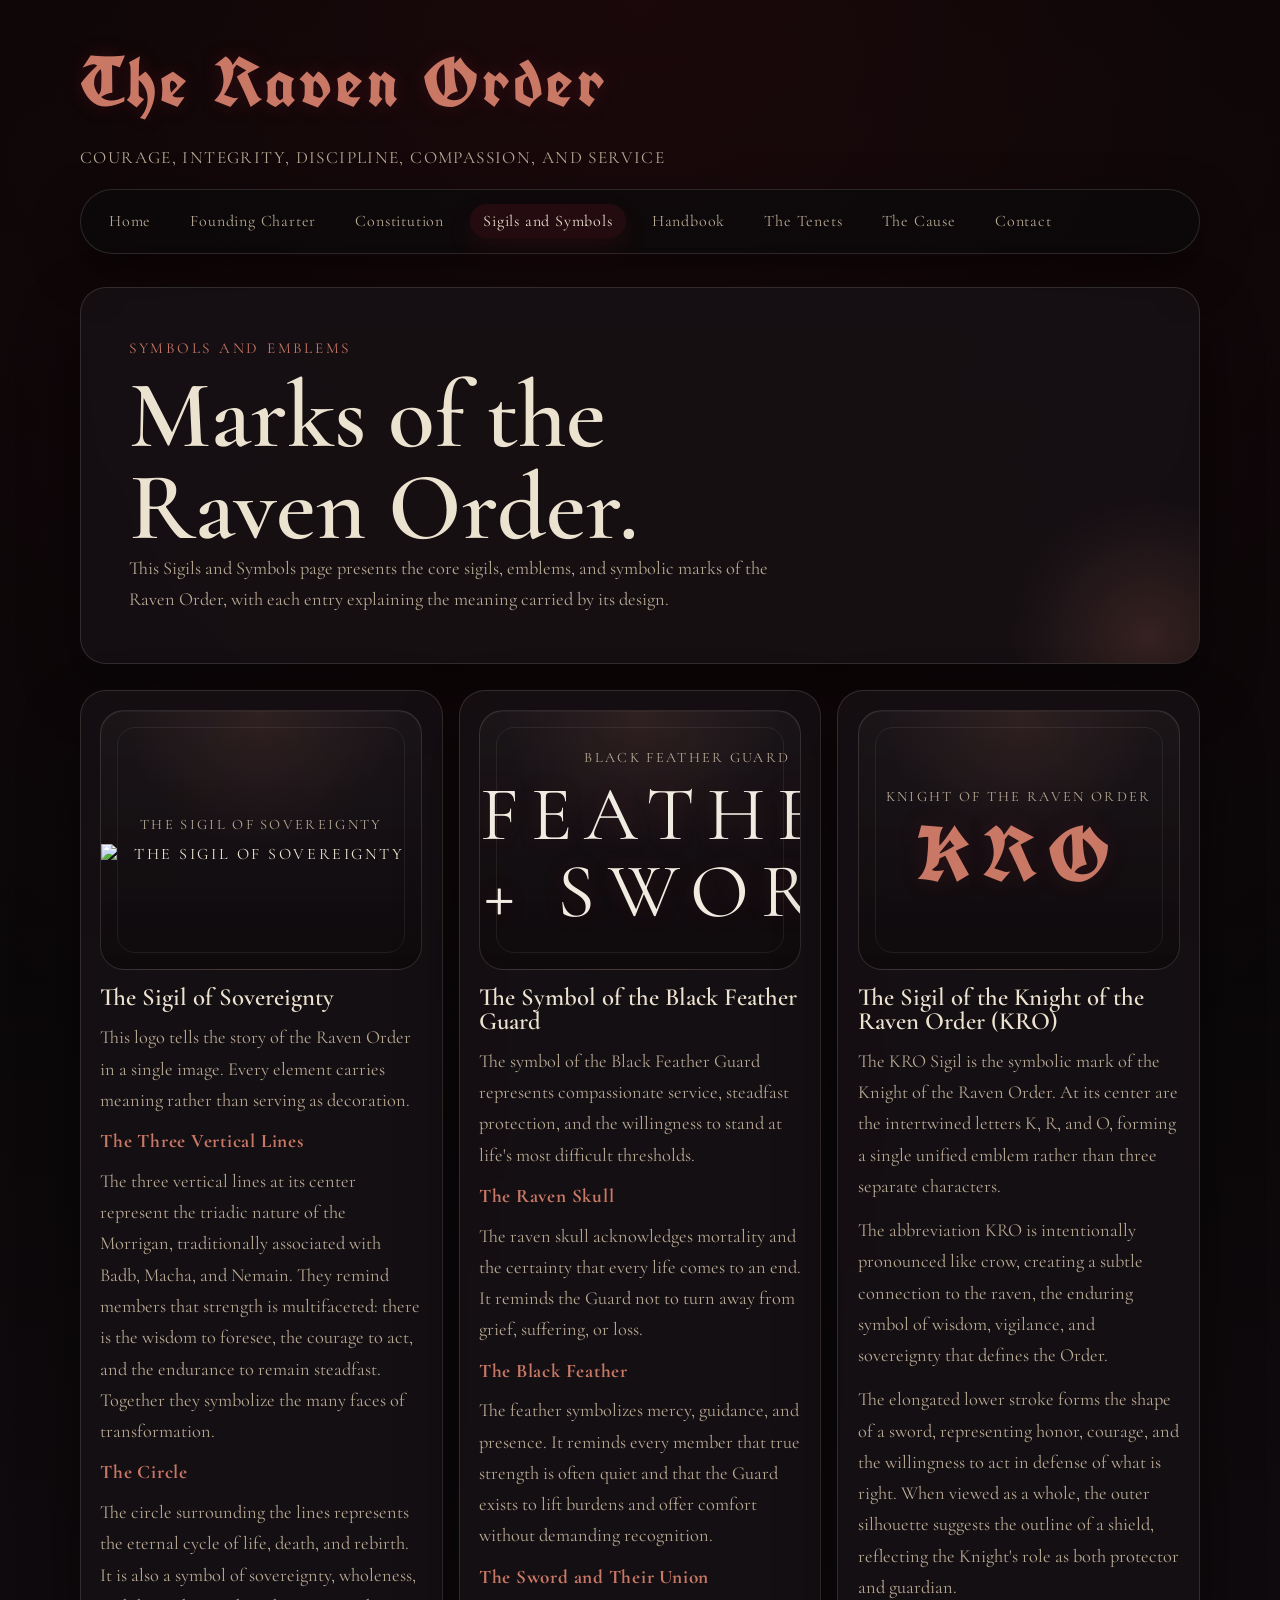
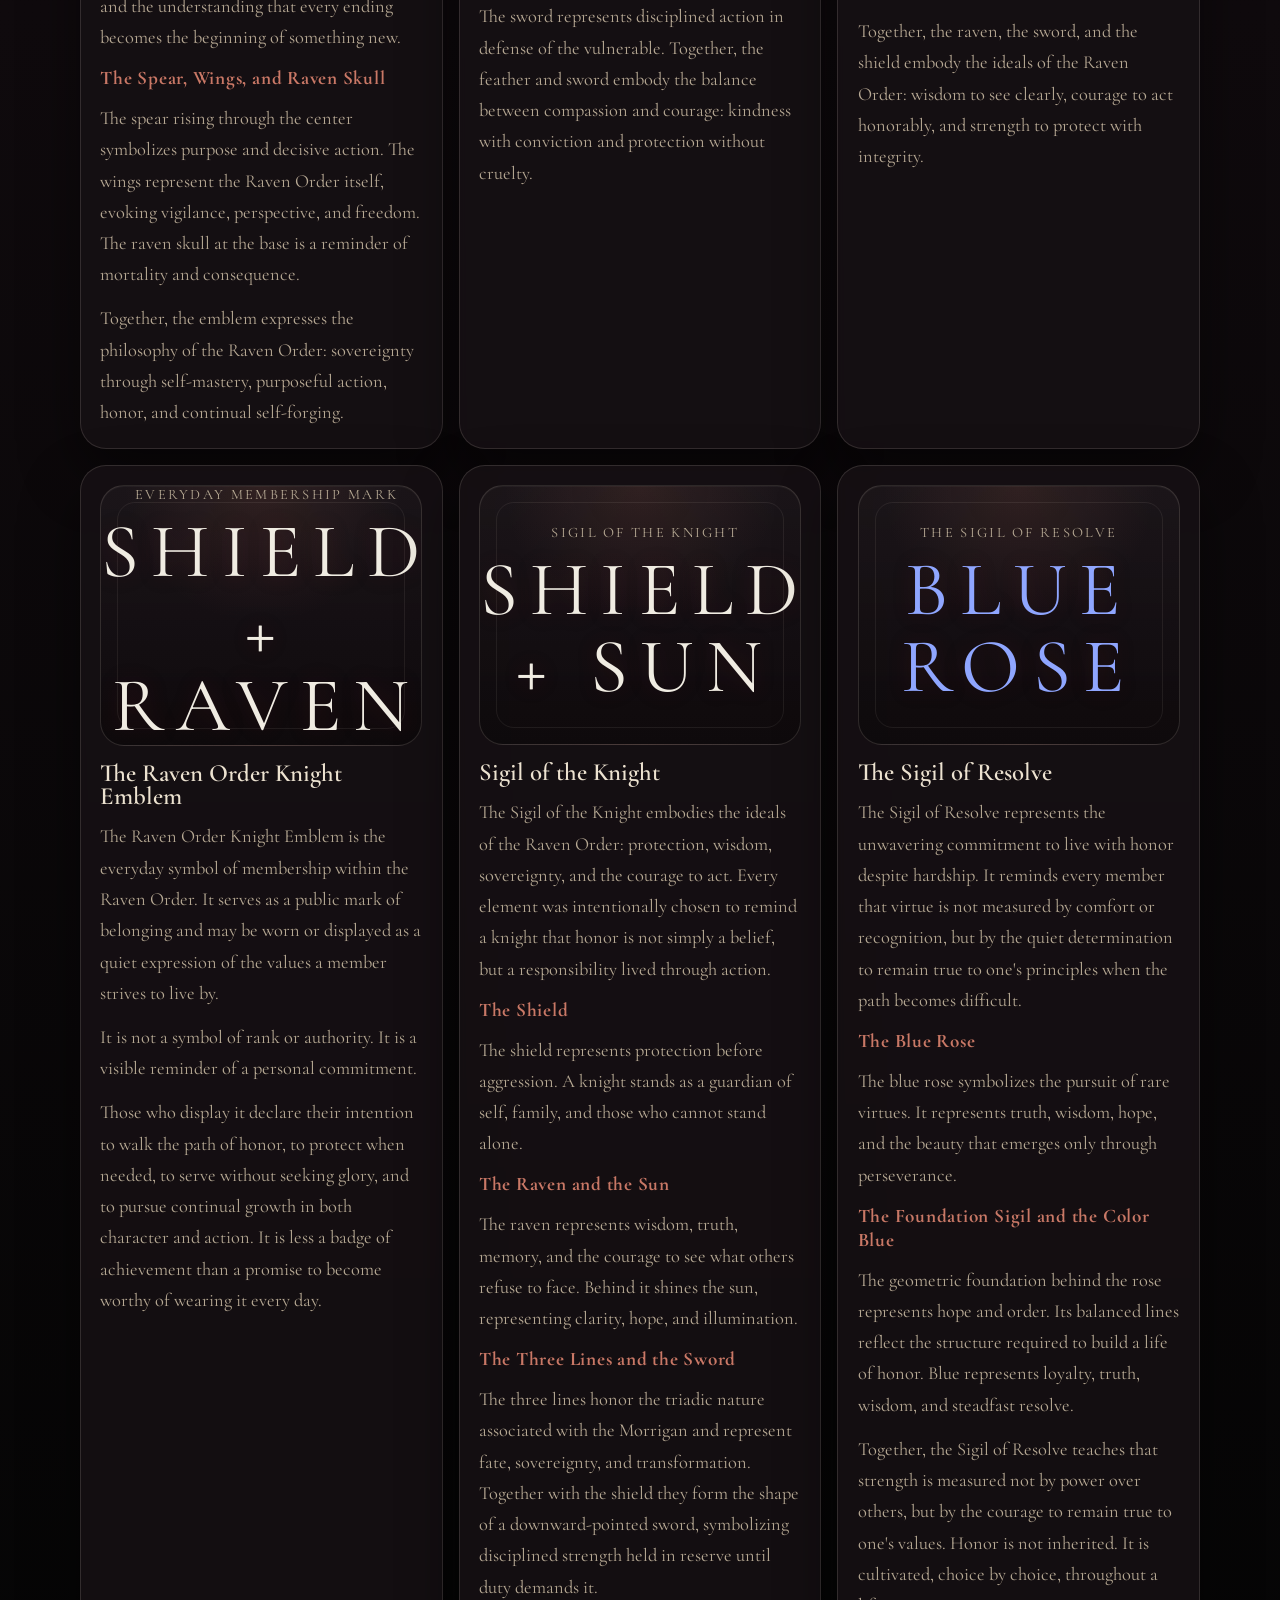
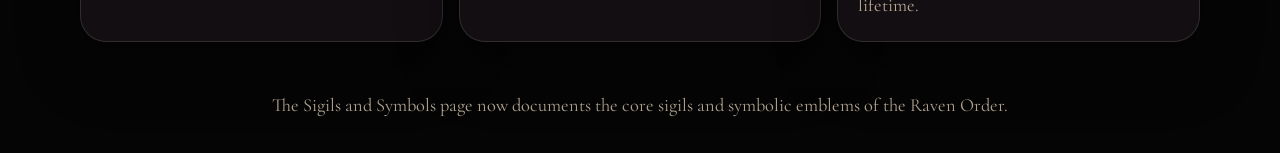
==== gallery.html @ b1ab1385 "Update sovereignty sigil image and sync deployed dynamic revision" ====
<!DOCTYPE html>
<html lang="en">
<head>
    <meta charset="UTF-8">
    <meta name="viewport" content="width=device-width, initial-scale=1.0">
    <title>The Raven Order | Sigils and Symbols</title>
    <link rel="preconnect" href="https://fonts.googleapis.com">
    <link rel="preconnect" href="https://fonts.gstatic.com" crossorigin>
    <link href="https://fonts.googleapis.com/css2?family=Cormorant+Garamond:wght@400;500;600;700&family=UnifrakturCook:wght@700&display=swap" rel="stylesheet">
    <link rel="stylesheet" href="styles.css">
</head>
<body class="page-gallery">
    <div class="page-shell">
        <header class="site-header">
            <p class="crest">The Raven Order</p>
            <p class="tagline">Courage, Integrity, Discipline, Compassion, and Service</p>
            <nav class="main-nav" aria-label="Primary">
                <a href="index.html">Home</a>
                <a href="halls.html">Founding Charter</a>
                <a href="lore.html">Constitution</a>
                <a class="active" href="gallery.html">Sigils and Symbols</a>
                <a href="chronicles.html">Handbook</a>
                <a href="rituals.html">The Tenets</a>
                <a href="cause.html">The Cause</a>
                <a href="contact.html">Contact</a>
            </nav>
        </header>

        <main>
            <section class="hero">
                <p class="eyebrow">Symbols and Emblems</p>
                <div class="hero-copy">
                    <h1>Marks of the Raven Order.</h1>
                    <p>This Sigils and Symbols page presents the core sigils, emblems, and symbolic marks of the Raven Order, with each entry explaining the meaning carried by its design.</p>
                </div>
            </section>

            <section class="symbol-grid">
                <article class="content-card symbol-card">
                    <div class="symbol-mark sovereignty">
                        <span>
                            <span class="mark-title">The Sigil of Sovereignty</span>
                            <img class="mark-image" src="dynamic/gallery/1_7ebb690f4f653bad.png" alt="The Sigil of Sovereignty">
                        </span>
                    </div>
                    <h3>The Sigil of Sovereignty</h3>
                    <p>This logo tells the story of the Raven Order in a single image. Every element carries meaning rather than serving as decoration.</p>
                    <h4>The Three Vertical Lines</h4>
                    <p>The three vertical lines at its center represent the triadic nature of the Morrigan, traditionally associated with Badb, Macha, and Nemain. They remind members that strength is multifaceted: there is the wisdom to foresee, the courage to act, and the endurance to remain steadfast. Together they symbolize the many faces of transformation.</p>
                    <h4>The Circle</h4>
                    <p>The circle surrounding the lines represents the eternal cycle of life, death, and rebirth. It is also a symbol of sovereignty, wholeness, and the understanding that every ending becomes the beginning of something new.</p>
                    <h4>The Spear, Wings, and Raven Skull</h4>
                    <p>The spear rising through the center symbolizes purpose and decisive action. The wings represent the Raven Order itself, evoking vigilance, perspective, and freedom. The raven skull at the base is a reminder of mortality and consequence.</p>
                    <p>Together, the emblem expresses the philosophy of the Raven Order: sovereignty through self-mastery, purposeful action, honor, and continual self-forging.</p>
                </article>

                <article class="content-card symbol-card">
                    <div class="symbol-mark guard">
                        <span>
                            <span class="mark-title">Black Feather Guard</span>
                            <span class="mark-glyph">Feather + Sword</span>
                        </span>
                    </div>
                    <h3>The Symbol of the Black Feather Guard</h3>
                    <p>The symbol of the Black Feather Guard represents compassionate service, steadfast protection, and the willingness to stand at life's most difficult thresholds.</p>
                    <h4>The Raven Skull</h4>
                    <p>The raven skull acknowledges mortality and the certainty that every life comes to an end. It reminds the Guard not to turn away from grief, suffering, or loss.</p>
                    <h4>The Black Feather</h4>
                    <p>The feather symbolizes mercy, guidance, and presence. It reminds every member that true strength is often quiet and that the Guard exists to lift burdens and offer comfort without demanding recognition.</p>
                    <h4>The Sword and Their Union</h4>
                    <p>The sword represents disciplined action in defense of the vulnerable. Together, the feather and sword embody the balance between compassion and courage: kindness with conviction and protection without cruelty.</p>
                </article>

                <article class="content-card symbol-card">
                    <div class="symbol-mark knight-sigil">
                        <span>
                            <span class="mark-title">Knight of the Raven Order</span>
                            <span class="mark-glyph">KRO</span>
                        </span>
                    </div>
                    <h3>The Sigil of the Knight of the Raven Order (KRO)</h3>
                    <p>The KRO Sigil is the symbolic mark of the Knight of the Raven Order. At its center are the intertwined letters K, R, and O, forming a single unified emblem rather than three separate characters.</p>
                    <p>The abbreviation KRO is intentionally pronounced like crow, creating a subtle connection to the raven, the enduring symbol of wisdom, vigilance, and sovereignty that defines the Order.</p>
                    <p>The elongated lower stroke forms the shape of a sword, representing honor, courage, and the willingness to act in defense of what is right. When viewed as a whole, the outer silhouette suggests the outline of a shield, reflecting the Knight's role as both protector and guardian.</p>
                    <p>Together, the raven, the sword, and the shield embody the ideals of the Raven Order: wisdom to see clearly, courage to act honorably, and strength to protect with integrity.</p>
                </article>

                <article class="content-card symbol-card">
                    <div class="symbol-mark knight-emblem">
                        <span>
                            <span class="mark-title">Everyday Membership Mark</span>
                            <span class="mark-glyph">Shield + Raven</span>
                        </span>
                    </div>
                    <h3>The Raven Order Knight Emblem</h3>
                    <p>The Raven Order Knight Emblem is the everyday symbol of membership within the Raven Order. It serves as a public mark of belonging and may be worn or displayed as a quiet expression of the values a member strives to live by.</p>
                    <p>It is not a symbol of rank or authority. It is a visible reminder of a personal commitment.</p>
                    <p>Those who display it declare their intention to walk the path of honor, to protect when needed, to serve without seeking glory, and to pursue continual growth in both character and action. It is less a badge of achievement than a promise to become worthy of wearing it every day.</p>
                </article>

                <article class="content-card symbol-card">
                    <div class="symbol-mark knight-emblem">
                        <span>
                            <span class="mark-title">Sigil of the Knight</span>
                            <span class="mark-glyph">Shield + Sun</span>
                        </span>
                    </div>
                    <h3>Sigil of the Knight</h3>
                    <p>The Sigil of the Knight embodies the ideals of the Raven Order: protection, wisdom, sovereignty, and the courage to act. Every element was intentionally chosen to remind a knight that honor is not simply a belief, but a responsibility lived through action.</p>
                    <h4>The Shield</h4>
                    <p>The shield represents protection before aggression. A knight stands as a guardian of self, family, and those who cannot stand alone.</p>
                    <h4>The Raven and the Sun</h4>
                    <p>The raven represents wisdom, truth, memory, and the courage to see what others refuse to face. Behind it shines the sun, representing clarity, hope, and illumination.</p>
                    <h4>The Three Lines and the Sword</h4>
                    <p>The three lines honor the triadic nature associated with the Morrigan and represent fate, sovereignty, and transformation. Together with the shield they form the shape of a downward-pointed sword, symbolizing disciplined strength held in reserve until duty demands it.</p>
                </article>

                <article class="content-card symbol-card">
                    <div class="symbol-mark resolve">
                        <span>
                            <span class="mark-title">The Sigil of Resolve</span>
                            <span class="mark-glyph">Blue Rose</span>
                        </span>
                    </div>
                    <h3>The Sigil of Resolve</h3>
                    <p>The Sigil of Resolve represents the unwavering commitment to live with honor despite hardship. It reminds every member that virtue is not measured by comfort or recognition, but by the quiet determination to remain true to one's principles when the path becomes difficult.</p>
                    <h4>The Blue Rose</h4>
                    <p>The blue rose symbolizes the pursuit of rare virtues. It represents truth, wisdom, hope, and the beauty that emerges only through perseverance.</p>
                    <h4>The Foundation Sigil and the Color Blue</h4>
                    <p>The geometric foundation behind the rose represents hope and order. Its balanced lines reflect the structure required to build a life of honor. Blue represents loyalty, truth, wisdom, and steadfast resolve.</p>
                    <p>Together, the Sigil of Resolve teaches that strength is measured not by power over others, but by the courage to remain true to one's values. Honor is not inherited. It is cultivated, choice by choice, throughout a lifetime.</p>
                </article>
            </section>
        </main>

        <footer class="site-footer">
            <p>The Sigils and Symbols page now documents the core sigils and symbolic emblems of the Raven Order.</p>
        </footer>
    </div>
</body>
</html>
---- styles.css ----
:root {
    --bg: #090909;
    --bg-elevated: #141114;
    --panel: rgba(22, 16, 20, 0.88);
    --ink: #ece2d0;
    --muted: #b7a994;
    --accent: #8d1f2d;
    --accent-soft: #c97866;
    --line: rgba(236, 226, 208, 0.14);
    --shadow: rgba(0, 0, 0, 0.45);
}

* {
    box-sizing: border-box;
}

html {
    scroll-behavior: smooth;
}

body {
    margin: 0;
    min-height: 100vh;
    --header-duration: 700ms;
    --header-delay: 0ms;
    --hero-duration: 880ms;
    --hero-delay: 180ms;
    --section-duration: 780ms;
    --section-delay: 260ms;
    --card-step: 100ms;
    --nav-step: 60ms;
    --glow-duration: 9s;
    --glow-scale: 1.06;
    --hover-lift: -6px;
    color: var(--ink);
    font-family: "Cormorant Garamond", Georgia, serif;
    background:
        radial-gradient(circle at top, rgba(141, 31, 45, 0.16), transparent 34%),
        linear-gradient(180deg, #040404 0%, #0f0a0d 48%, #050505 100%);
}

body.page-home {
    --hero-duration: 980ms;
    --hero-delay: 160ms;
    --section-delay: 300ms;
    --glow-duration: 11s;
    --hover-lift: -7px;
}

body.page-halls {
    --header-duration: 620ms;
    --hero-duration: 820ms;
    --hero-delay: 120ms;
    --section-duration: 700ms;
    --section-delay: 180ms;
    --card-step: 70ms;
    --nav-step: 45ms;
    --glow-duration: 8s;
}

body.page-lore {
    --header-duration: 820ms;
    --header-delay: 60ms;
    --hero-duration: 1020ms;
    --hero-delay: 240ms;
    --section-duration: 860ms;
    --section-delay: 320ms;
    --glow-duration: 12s;
}

body.page-gallery {
    --header-duration: 640ms;
    --hero-duration: 760ms;
    --hero-delay: 100ms;
    --section-duration: 640ms;
    --section-delay: 180ms;
    --card-step: 80ms;
    --nav-step: 40ms;
    --glow-duration: 7s;
    --glow-scale: 1.1;
    --hover-lift: -8px;
}

body.page-chronicles {
    --header-duration: 760ms;
    --header-delay: 40ms;
    --hero-duration: 940ms;
    --hero-delay: 220ms;
    --section-duration: 820ms;
    --section-delay: 280ms;
    --glow-duration: 10s;
}

body.page-rituals {
    --header-duration: 720ms;
    --hero-duration: 900ms;
    --hero-delay: 150ms;
    --section-duration: 760ms;
    --section-delay: 240ms;
    --glow-duration: 8.5s;
    --glow-scale: 1.08;
}

body.page-contact {
    --header-duration: 680ms;
    --hero-duration: 780ms;
    --hero-delay: 120ms;
    --section-duration: 700ms;
    --section-delay: 200ms;
    --card-step: 85ms;
    --nav-step: 50ms;
    --glow-duration: 8s;
    --hover-lift: -5px;
}

body.page-cause {
    --header-duration: 740ms;
    --header-delay: 30ms;
    --hero-duration: 920ms;
    --hero-delay: 170ms;
    --section-duration: 800ms;
    --section-delay: 250ms;
    --card-step: 90ms;
    --nav-step: 48ms;
    --glow-duration: 9.5s;
    --glow-scale: 1.07;
    --hover-lift: -6px;
}

@keyframes rise-in {
    from {
        opacity: 0;
        transform: translateY(26px);
    }

    to {
        opacity: 1;
        transform: translateY(0);
    }
}

@keyframes drift-glow {
    0%,
    100% {
        transform: scale(1) translate3d(0, 0, 0);
        opacity: 0.55;
    }

    50% {
        transform: scale(var(--glow-scale)) translate3d(-8px, -10px, 0);
        opacity: 0.85;
    }
}

@keyframes nav-fade {
    from {
        opacity: 0;
        transform: translateY(14px);
    }

    to {
        opacity: 1;
        transform: translateY(0);
    }
}

a {
    color: inherit;
}

.page-shell {
    width: min(1120px, calc(100% - 2rem));
    margin: 0 auto;
}

.site-header {
    padding: 1.5rem 0 0.5rem;
    animation: rise-in var(--header-duration) ease-out var(--header-delay) both;
}

.crest {
    display: inline-block;
    margin: 0;
    color: var(--accent-soft);
    font-family: "UnifrakturCook", serif;
    font-size: clamp(2.3rem, 6vw, 4.3rem);
    font-weight: 700;
    letter-spacing: 0.06em;
    text-shadow: 0 0 18px rgba(141, 31, 45, 0.28);
}

.tagline {
    margin: 0.15rem 0 1rem;
    color: var(--muted);
    font-size: 1.08rem;
    letter-spacing: 0.08em;
    text-transform: uppercase;
}

.main-nav {
    display: flex;
    flex-wrap: wrap;
    gap: 0.75rem;
    padding: 0.9rem;
    border: 1px solid var(--line);
    border-radius: 999px;
    background: rgba(12, 10, 12, 0.74);
    box-shadow: 0 18px 50px var(--shadow);
    backdrop-filter: blur(8px);
}

.main-nav a {
    padding: 0.45rem 0.85rem;
    border-radius: 999px;
    color: var(--muted);
    font-size: 1rem;
    letter-spacing: 0.05em;
    text-decoration: none;
    animation: nav-fade 500ms ease-out both;
    transition: background-color 180ms ease, color 180ms ease, transform 180ms ease, box-shadow 180ms ease;
}

.main-nav a:nth-child(1) {
    animation-delay: calc(120ms + var(--header-delay));
}

.main-nav a:nth-child(2) {
    animation-delay: calc(120ms + var(--header-delay) + var(--nav-step));
}

.main-nav a:nth-child(3) {
    animation-delay: calc(120ms + var(--header-delay) + (var(--nav-step) * 2));
}

.main-nav a:nth-child(4) {
    animation-delay: calc(120ms + var(--header-delay) + (var(--nav-step) * 3));
}

.main-nav a:nth-child(5) {
    animation-delay: calc(120ms + var(--header-delay) + (var(--nav-step) * 4));
}

.main-nav a:nth-child(6) {
    animation-delay: calc(120ms + var(--header-delay) + (var(--nav-step) * 5));
}

.main-nav a:nth-child(7) {
    animation-delay: calc(120ms + var(--header-delay) + (var(--nav-step) * 6));
}

.main-nav a:nth-child(8) {
    animation-delay: calc(120ms + var(--header-delay) + (var(--nav-step) * 7));
}

.main-nav a:hover,
.main-nav a.active {
    background: rgba(141, 31, 45, 0.18);
    color: var(--ink);
    transform: translateY(-1px);
    box-shadow: 0 10px 24px rgba(141, 31, 45, 0.14);
}

.hero,
.content-card,
.two-column,
.timeline,
.contact-grid {
    border: 1px solid var(--line);
    border-radius: 26px;
    background: var(--panel);
    box-shadow: 0 25px 60px var(--shadow);
    backdrop-filter: blur(4px);
}

.hero {
    margin: 1.6rem 0;
    padding: clamp(1.5rem, 4vw, 3rem);
    overflow: hidden;
    position: relative;
    animation: rise-in var(--hero-duration) ease-out var(--hero-delay) both;
}

.hero::after {
    content: "";
    position: absolute;
    inset: auto -8% -30% auto;
    width: 280px;
    height: 280px;
    border-radius: 50%;
    background: radial-gradient(circle, rgba(201, 120, 102, 0.18), transparent 70%);
    pointer-events: none;
    animation: drift-glow var(--glow-duration) ease-in-out infinite;
}

.eyebrow {
    margin: 0 0 0.5rem;
    color: var(--accent-soft);
    font-size: 0.95rem;
    letter-spacing: 0.18em;
    text-transform: uppercase;
}

h1,
h2,
h3 {
    margin: 0;
    font-weight: 600;
    line-height: 0.95;
}

h1 {
    font-size: clamp(2.8rem, 8vw, 6rem);
}

h2 {
    font-size: clamp(2rem, 4vw, 3.1rem);
    color: var(--accent-soft);
}

h3 {
    font-size: 1.55rem;
    color: var(--ink);
}

p {
    margin: 0;
    color: var(--muted);
    font-size: 1.15rem;
    line-height: 1.7;
}

.hero-copy {
    max-width: 42rem;
}

.hero-actions {
    display: flex;
    flex-wrap: wrap;
    gap: 0.8rem;
    margin-top: 1.5rem;
}

.button {
    display: inline-flex;
    align-items: center;
    justify-content: center;
    padding: 0.85rem 1.15rem;
    border: 1px solid rgba(201, 120, 102, 0.25);
    border-radius: 999px;
    color: var(--ink);
    text-decoration: none;
    letter-spacing: 0.06em;
    text-transform: uppercase;
    background: rgba(141, 31, 45, 0.22);
    transition: transform 180ms ease, box-shadow 180ms ease, border-color 180ms ease, background-color 180ms ease;
}

.button.secondary {
    background: transparent;
}

.button:hover {
    transform: translateY(-2px);
    box-shadow: 0 14px 28px rgba(141, 31, 45, 0.2);
    border-color: rgba(201, 120, 102, 0.42);
}

main {
    padding-bottom: 2rem;
}

.grid {
    display: grid;
    gap: 1rem;
    grid-template-columns: repeat(auto-fit, minmax(220px, 1fr));
}

.content-card {
    padding: 1.4rem;
    transition: transform 220ms ease, border-color 220ms ease, box-shadow 220ms ease;
}

.content-card p,
.timeline p {
    margin-top: 0.8rem;
}

.content-card ul,
.panel ul,
.panel ol,
.timeline ul,
.timeline ol {
    margin: 0.9rem 0 0;
    padding-left: 1.3rem;
    color: var(--muted);
    font-size: 1.1rem;
    line-height: 1.7;
}

.content-card li + li,
.panel li + li,
.timeline li + li {
    margin-top: 0.35rem;
}

.handbook-stack > * + * {
    margin-top: 1rem;
}

.rank-grid {
    display: grid;
    gap: 1rem;
    grid-template-columns: repeat(auto-fit, minmax(210px, 1fr));
    margin-top: 1rem;
}

.rank-grid .content-card {
    animation: rise-in var(--section-duration) ease-out both;
}

.rank-grid .content-card:nth-child(1) {
    animation-delay: var(--section-delay);
}

.rank-grid .content-card:nth-child(2) {
    animation-delay: calc(var(--section-delay) + var(--card-step));
}

.rank-grid .content-card:nth-child(3) {
    animation-delay: calc(var(--section-delay) + (var(--card-step) * 2));
}

.rank-grid .content-card:nth-child(4) {
    animation-delay: calc(var(--section-delay) + (var(--card-step) * 3));
}

.rank-grid .content-card:nth-child(5) {
    animation-delay: calc(var(--section-delay) + (var(--card-step) * 4));
}

.rank-grid .content-card:nth-child(6) {
    animation-delay: calc(var(--section-delay) + (var(--card-step) * 5));
}

.grid .content-card {
    animation: rise-in var(--section-duration) ease-out both;
}

.grid .content-card:nth-child(1) {
    animation-delay: var(--section-delay);
}

.grid .content-card:nth-child(2) {
    animation-delay: calc(var(--section-delay) + var(--card-step));
}

.grid .content-card:nth-child(3) {
    animation-delay: calc(var(--section-delay) + (var(--card-step) * 2));
}

.content-card:hover {
    transform: translateY(var(--hover-lift));
    border-color: rgba(201, 120, 102, 0.3);
    box-shadow: 0 30px 60px rgba(0, 0, 0, 0.5);
}

.two-column,
.contact-grid {
    display: grid;
    gap: 1rem;
    grid-template-columns: repeat(auto-fit, minmax(260px, 1fr));
    padding: 1.25rem;
    margin-top: 1rem;
}

.panel {
    padding: 1.2rem;
    border: 1px solid var(--line);
    border-radius: 20px;
    background: rgba(8, 8, 8, 0.42);
    transition: transform 220ms ease, border-color 220ms ease, box-shadow 220ms ease;
}

.panel:hover {
    transform: translateY(calc(var(--hover-lift) + 2px));
    border-color: rgba(201, 120, 102, 0.26);
    box-shadow: 0 20px 44px rgba(0, 0, 0, 0.38);
}

.timeline {
    margin-top: 1rem;
    padding: 1.2rem;
    animation: rise-in var(--section-duration) ease-out var(--section-delay) both;
}

.timeline-item + .timeline-item {
    margin-top: 1.2rem;
    padding-top: 1.2rem;
    border-top: 1px solid var(--line);
}

.quote {
    padding: 1rem 1.2rem;
    border-left: 3px solid var(--accent-soft);
    background: rgba(255, 255, 255, 0.02);
    color: var(--ink);
    font-size: 1.2rem;
    font-style: italic;
}

.gallery-grid {
    display: grid;
    gap: 1rem;
    grid-template-columns: repeat(auto-fit, minmax(180px, 1fr));
    margin-top: 1rem;
}

.symbol-grid {
    display: grid;
    gap: 1rem;
    grid-template-columns: repeat(auto-fit, minmax(300px, 1fr));
    margin-top: 1rem;
}

.symbol-card {
    padding: 1.2rem;
}

.symbol-mark {
    min-height: 260px;
    display: grid;
    place-items: center;
    margin-bottom: 1rem;
    border: 1px solid var(--line);
    border-radius: 24px;
    background:
        radial-gradient(circle at top, rgba(201, 120, 102, 0.12), transparent 45%),
        linear-gradient(180deg, rgba(255, 255, 255, 0.03), rgba(0, 0, 0, 0.28));
    box-shadow: inset 0 1px 0 rgba(255, 255, 255, 0.04);
    overflow: hidden;
    position: relative;
}

.symbol-mark::before {
    content: "";
    position: absolute;
    inset: 16px;
    border: 1px solid rgba(236, 226, 208, 0.08);
    border-radius: 18px;
}

.symbol-mark span {
    position: relative;
    z-index: 1;
    color: var(--ink);
    text-align: center;
    text-transform: uppercase;
    letter-spacing: 0.16em;
}

.symbol-mark .mark-title {
    display: block;
    font-size: 0.9rem;
    color: var(--muted);
}

.symbol-mark .mark-glyph {
    display: block;
    margin-top: 0.7rem;
    font-size: clamp(2.4rem, 7vw, 4.8rem);
    line-height: 1;
    color: var(--accent-soft);
    text-shadow: 0 0 22px rgba(141, 31, 45, 0.22);
}

.symbol-mark .mark-image {
    display: block;
    width: min(320px, 72vw);
    max-width: 100%;
    margin: 0.7rem auto 0;
    height: auto;
}

.symbol-mark.sovereignty .mark-glyph,
.symbol-mark.resolve .mark-glyph {
    color: #8fa6ff;
}

.symbol-mark.guard .mark-glyph,
.symbol-mark.knight-emblem .mark-glyph {
    color: #f0ece2;
}

.symbol-mark.knight-sigil .mark-glyph {
    font-family: "UnifrakturCook", serif;
}

.symbol-card p + p,
.symbol-card p + h3,
.symbol-card h3 + p,
.symbol-card p + h4,
.symbol-card h4 + p {
    margin-top: 0.8rem;
}

.symbol-card h4 {
    margin: 1rem 0 0;
    color: var(--accent-soft);
    font-size: 1.2rem;
    letter-spacing: 0.04em;
}

.gallery-tile {
    min-height: 220px;
    padding: 1rem;
    display: flex;
    align-items: end;
    border: 1px solid var(--line);
    border-radius: 22px;
    background-size: cover;
    background-position: center;
    box-shadow: inset 0 -80px 90px rgba(0, 0, 0, 0.62);
    transition: transform 240ms ease, box-shadow 240ms ease, border-color 240ms ease;
}

.gallery-tile:hover {
    transform: translateY(var(--hover-lift)) scale(1.01);
    border-color: rgba(201, 120, 102, 0.3);
    box-shadow: inset 0 -80px 90px rgba(0, 0, 0, 0.62), 0 24px 48px rgba(0, 0, 0, 0.4);
}

.gallery-tile.one {
    background-image: linear-gradient(180deg, transparent, rgba(0, 0, 0, 0.8)), radial-gradient(circle at top, rgba(141, 31, 45, 0.24), transparent 55%), url("https://images.unsplash.com/photo-1500530855697-b586d89ba3ee?auto=format&fit=crop&w=900&q=80");
}

.gallery-tile.two {
    background-image: linear-gradient(180deg, transparent, rgba(0, 0, 0, 0.8)), radial-gradient(circle at top, rgba(201, 120, 102, 0.22), transparent 55%), url("https://images.unsplash.com/photo-1519608487953-e999c86e7455?auto=format&fit=crop&w=900&q=80");
}

.gallery-tile.three {
    background-image: linear-gradient(180deg, transparent, rgba(0, 0, 0, 0.8)), radial-gradient(circle at top, rgba(141, 31, 45, 0.18), transparent 55%), url("https://images.unsplash.com/photo-1506744038136-46273834b3fb?auto=format&fit=crop&w=900&q=80");
}

.gallery-tile.four {
    background-image: linear-gradient(180deg, transparent, rgba(0, 0, 0, 0.8)), radial-gradient(circle at top, rgba(201, 120, 102, 0.18), transparent 55%), url("https://images.unsplash.com/photo-1470770841072-f978cf4d019e?auto=format&fit=crop&w=900&q=80");
}

.site-footer {
    padding: 1rem 0 2rem;
    color: var(--muted);
    text-align: center;
}

.site-footer p + p {
    margin-top: 0.35rem;
}

.two-column,
.contact-grid,
.gallery-grid,
.rank-grid {
    animation: rise-in var(--section-duration) ease-out var(--section-delay) both;
}

@media (prefers-reduced-motion: reduce) {
    *,
    *::before,
    *::after {
        animation: none !important;
        transition-duration: 0ms !important;
        scroll-behavior: auto !important;
    }
}

@media (max-width: 640px) {
    .page-shell {
        width: min(100% - 1rem, 1120px);
    }

    .main-nav {
        border-radius: 28px;
    }

    .main-nav a {
        width: 100%;
        text-align: center;
    }
}
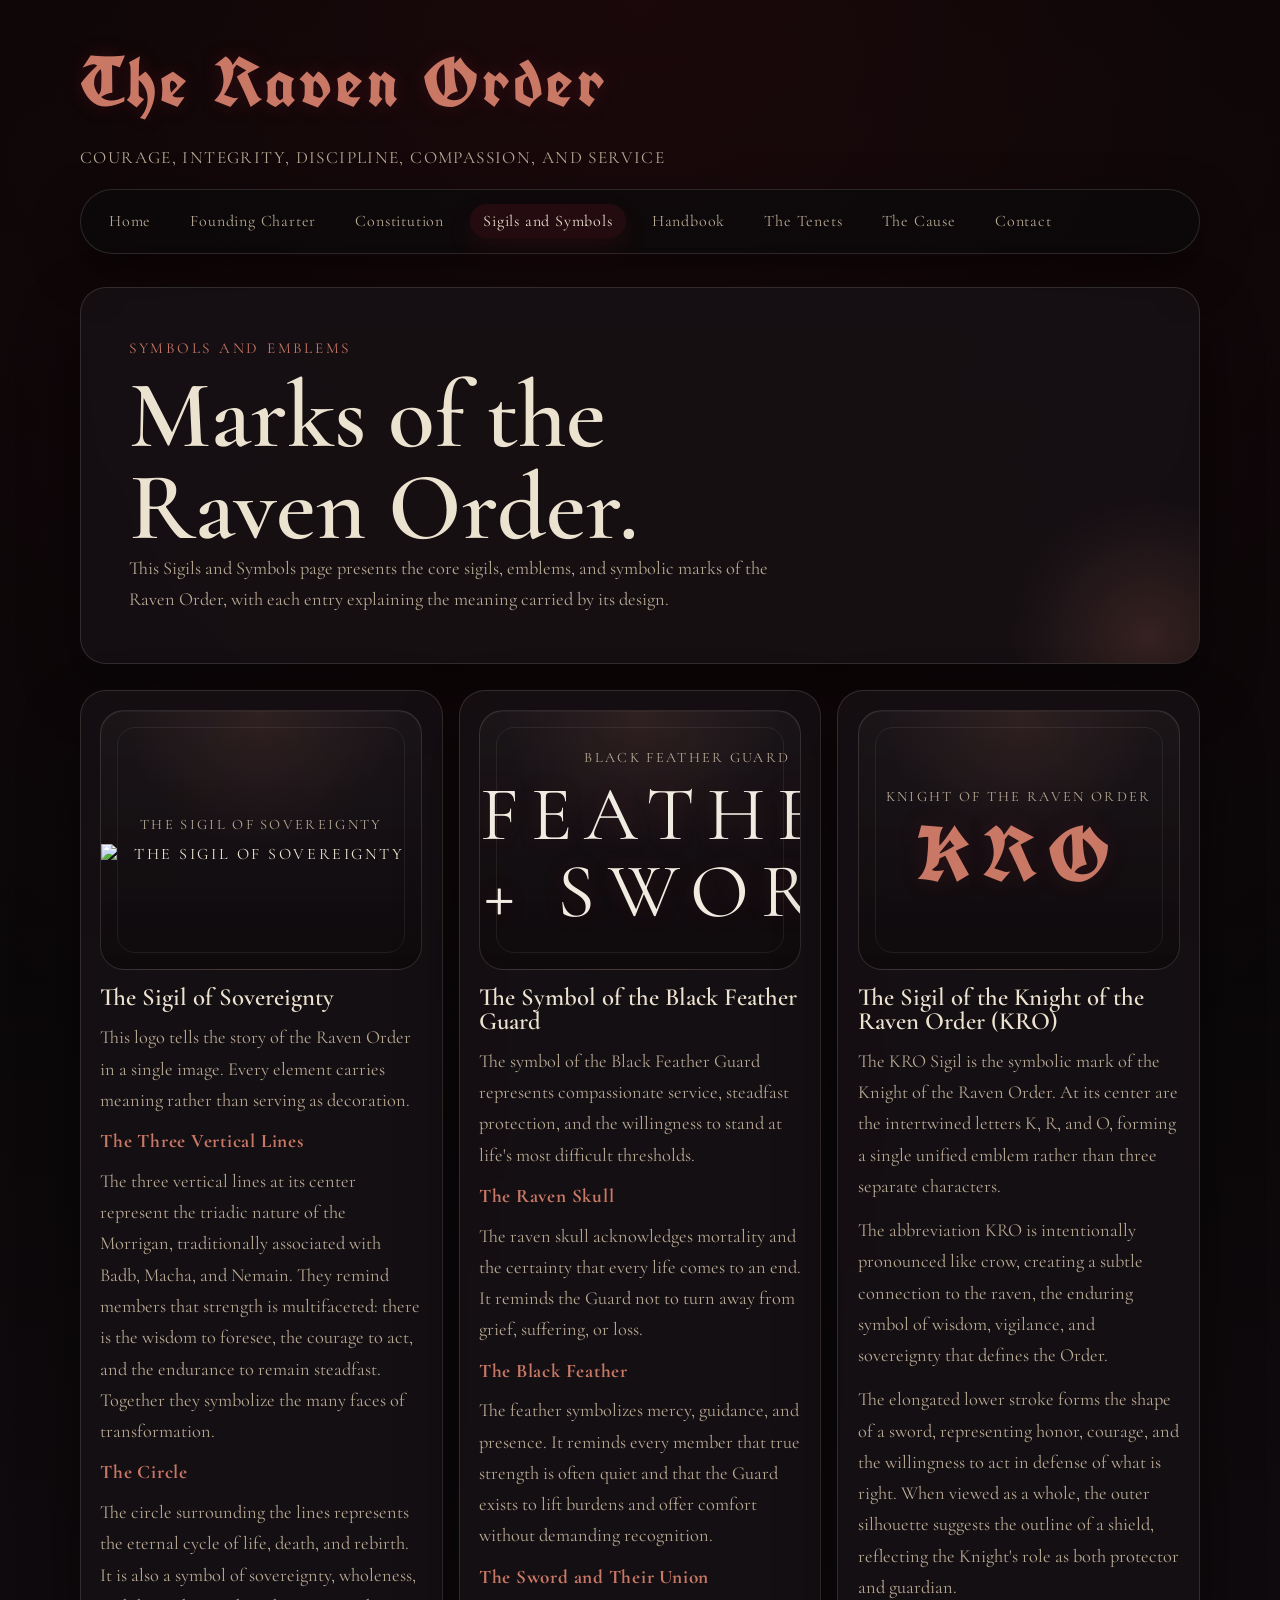
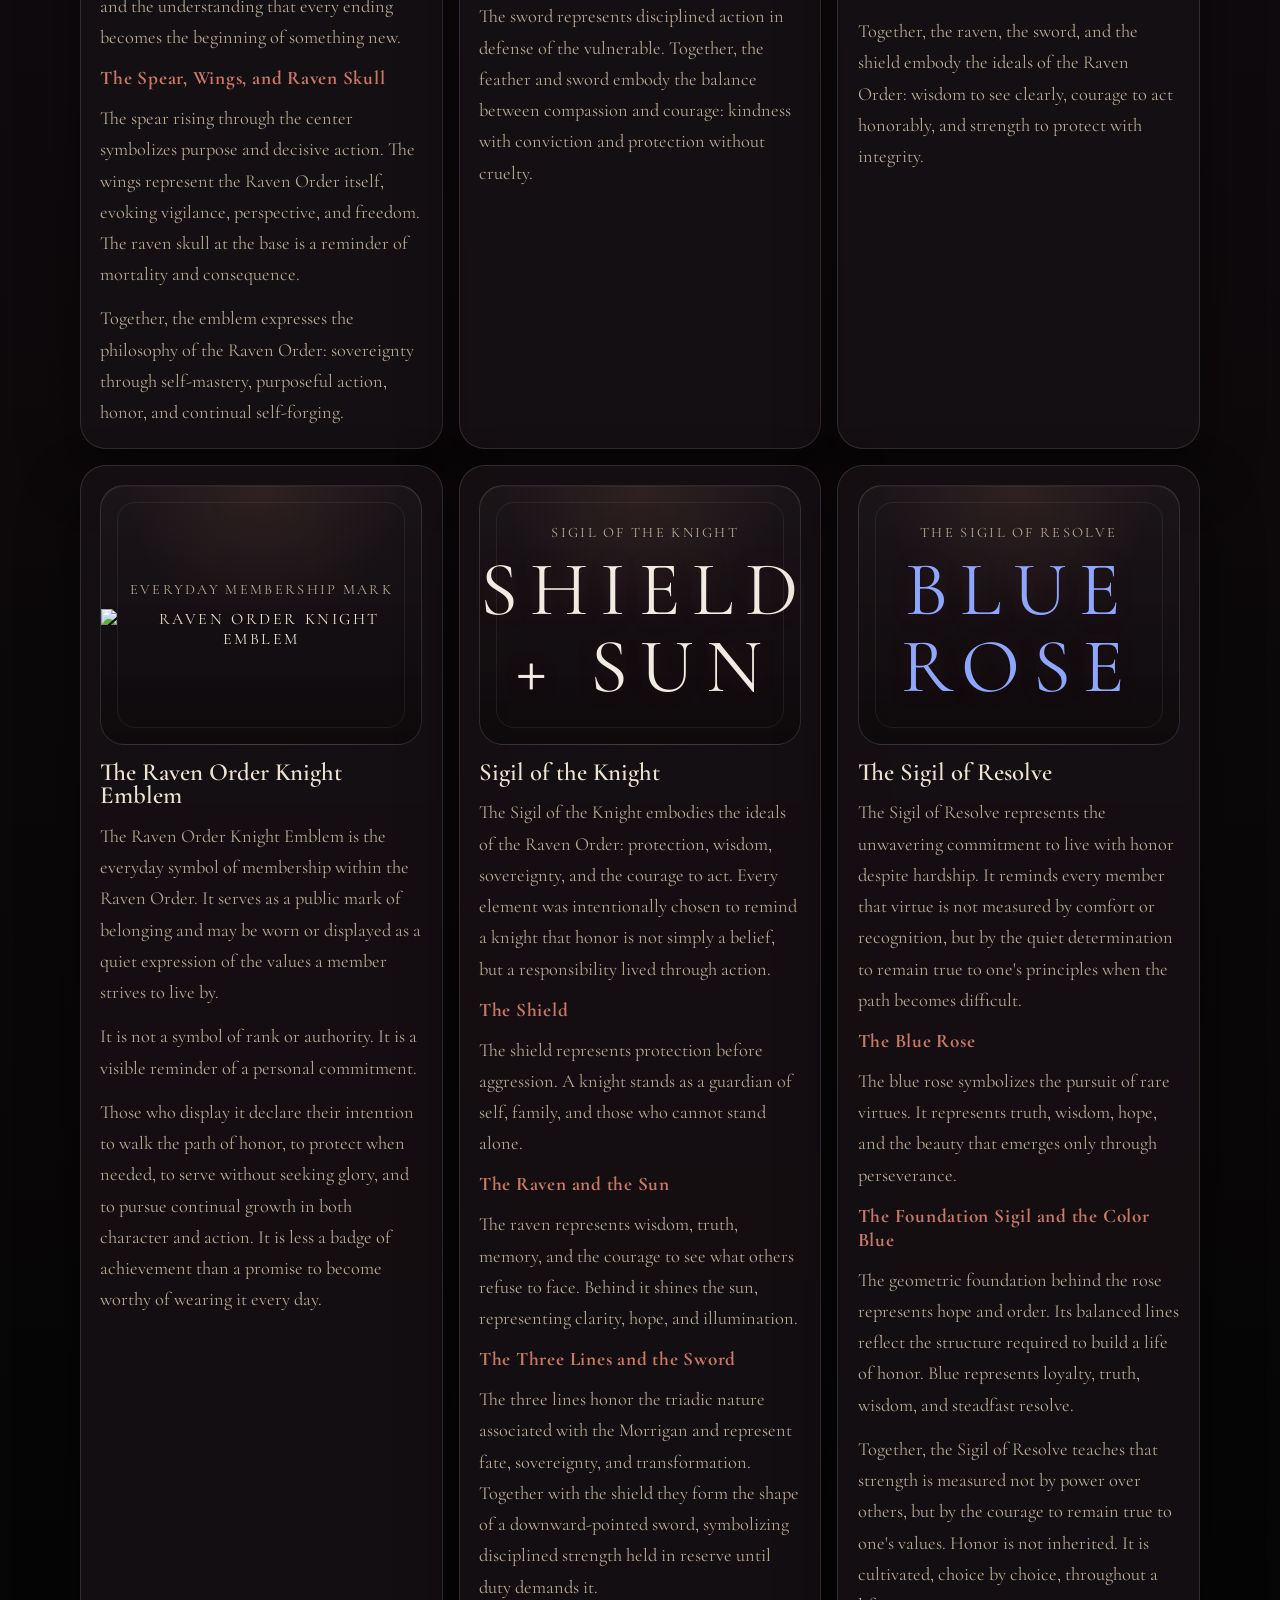
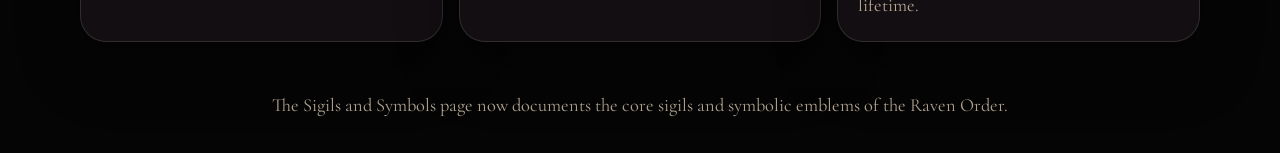
==== commit af8dcbf0: "Use new Shield + Raven PNG in gallery and sync deploy" ====
--- a/gallery.html
+++ b/gallery.html
@@ -89,7 +89,7 @@
                     <div class="symbol-mark knight-emblem">
                         <span>
                             <span class="mark-title">Everyday Membership Mark</span>
-                            <span class="mark-glyph">Shield + Raven</span>
+                            <img class="mark-image" src="dynamic/gallery/knight-shield-raven.png" alt="Raven Order Knight Emblem">
                         </span>
                     </div>
                     <h3>The Raven Order Knight Emblem</h3>
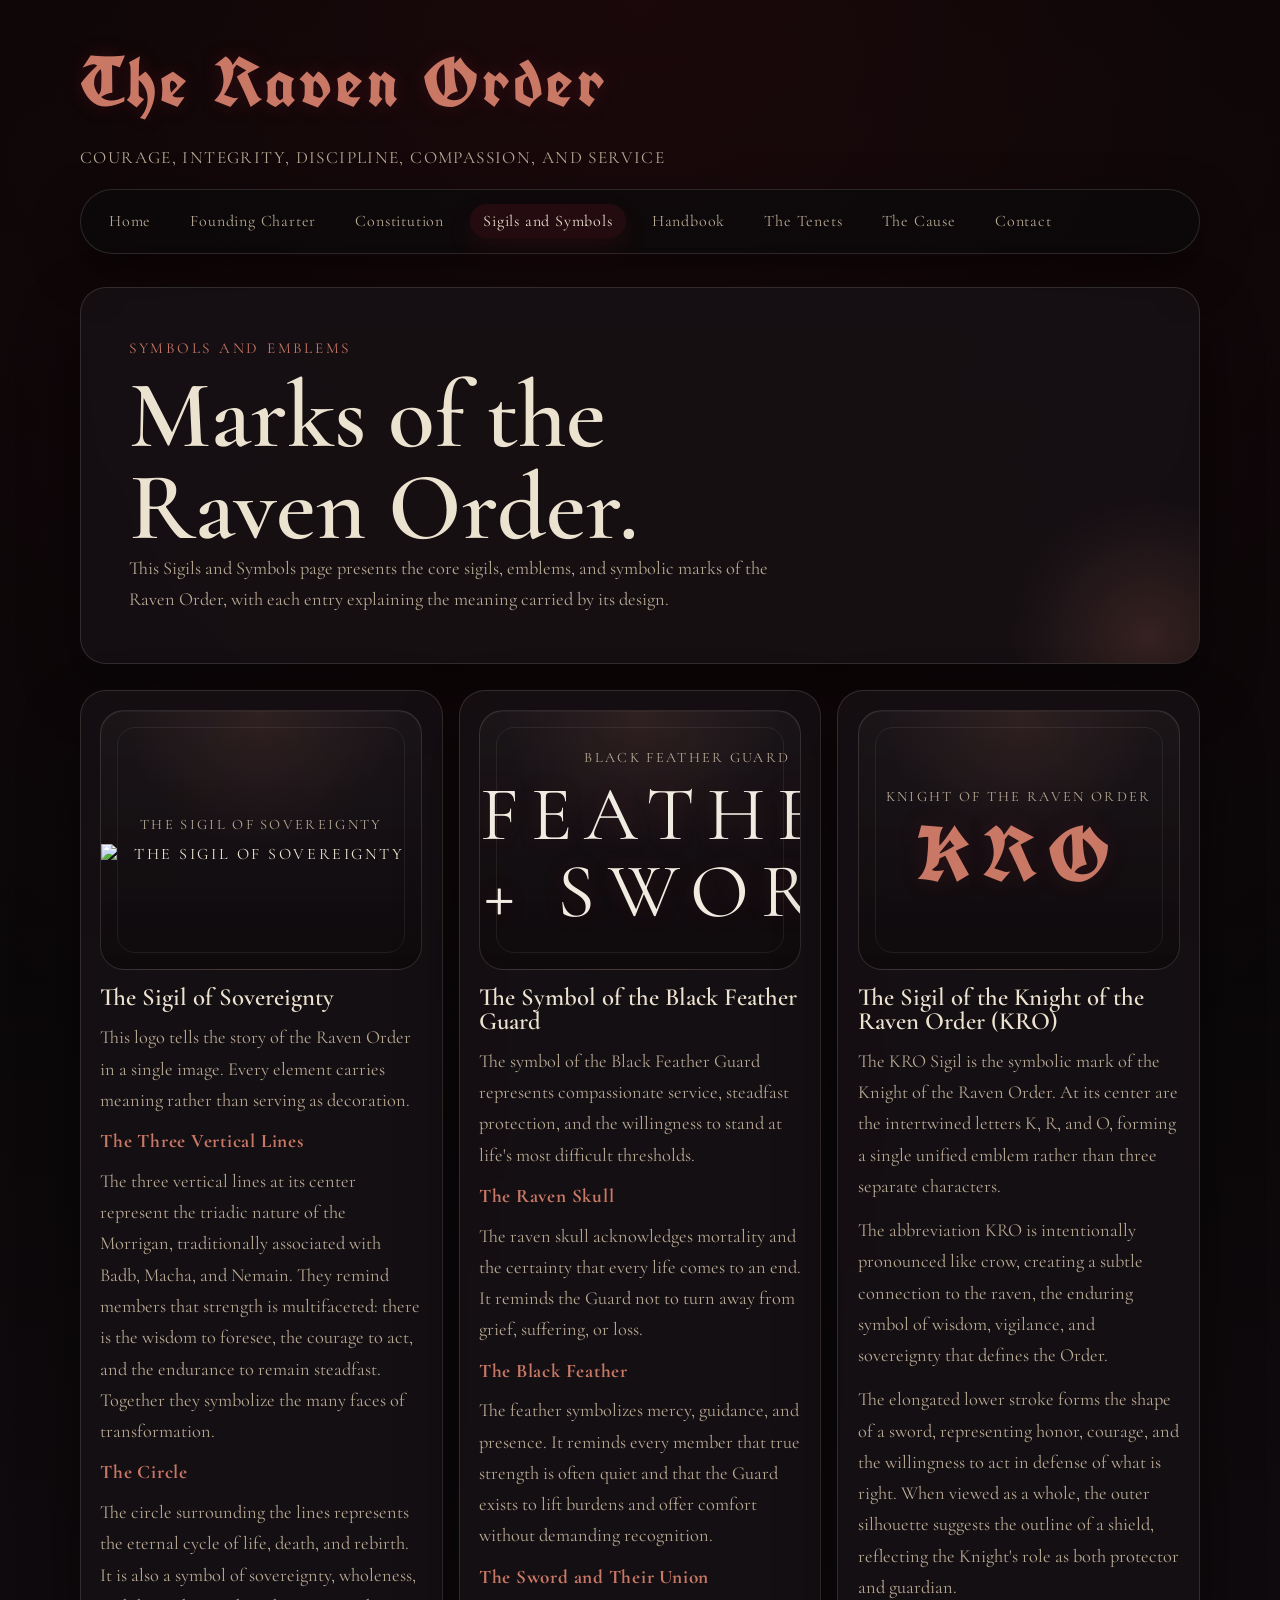
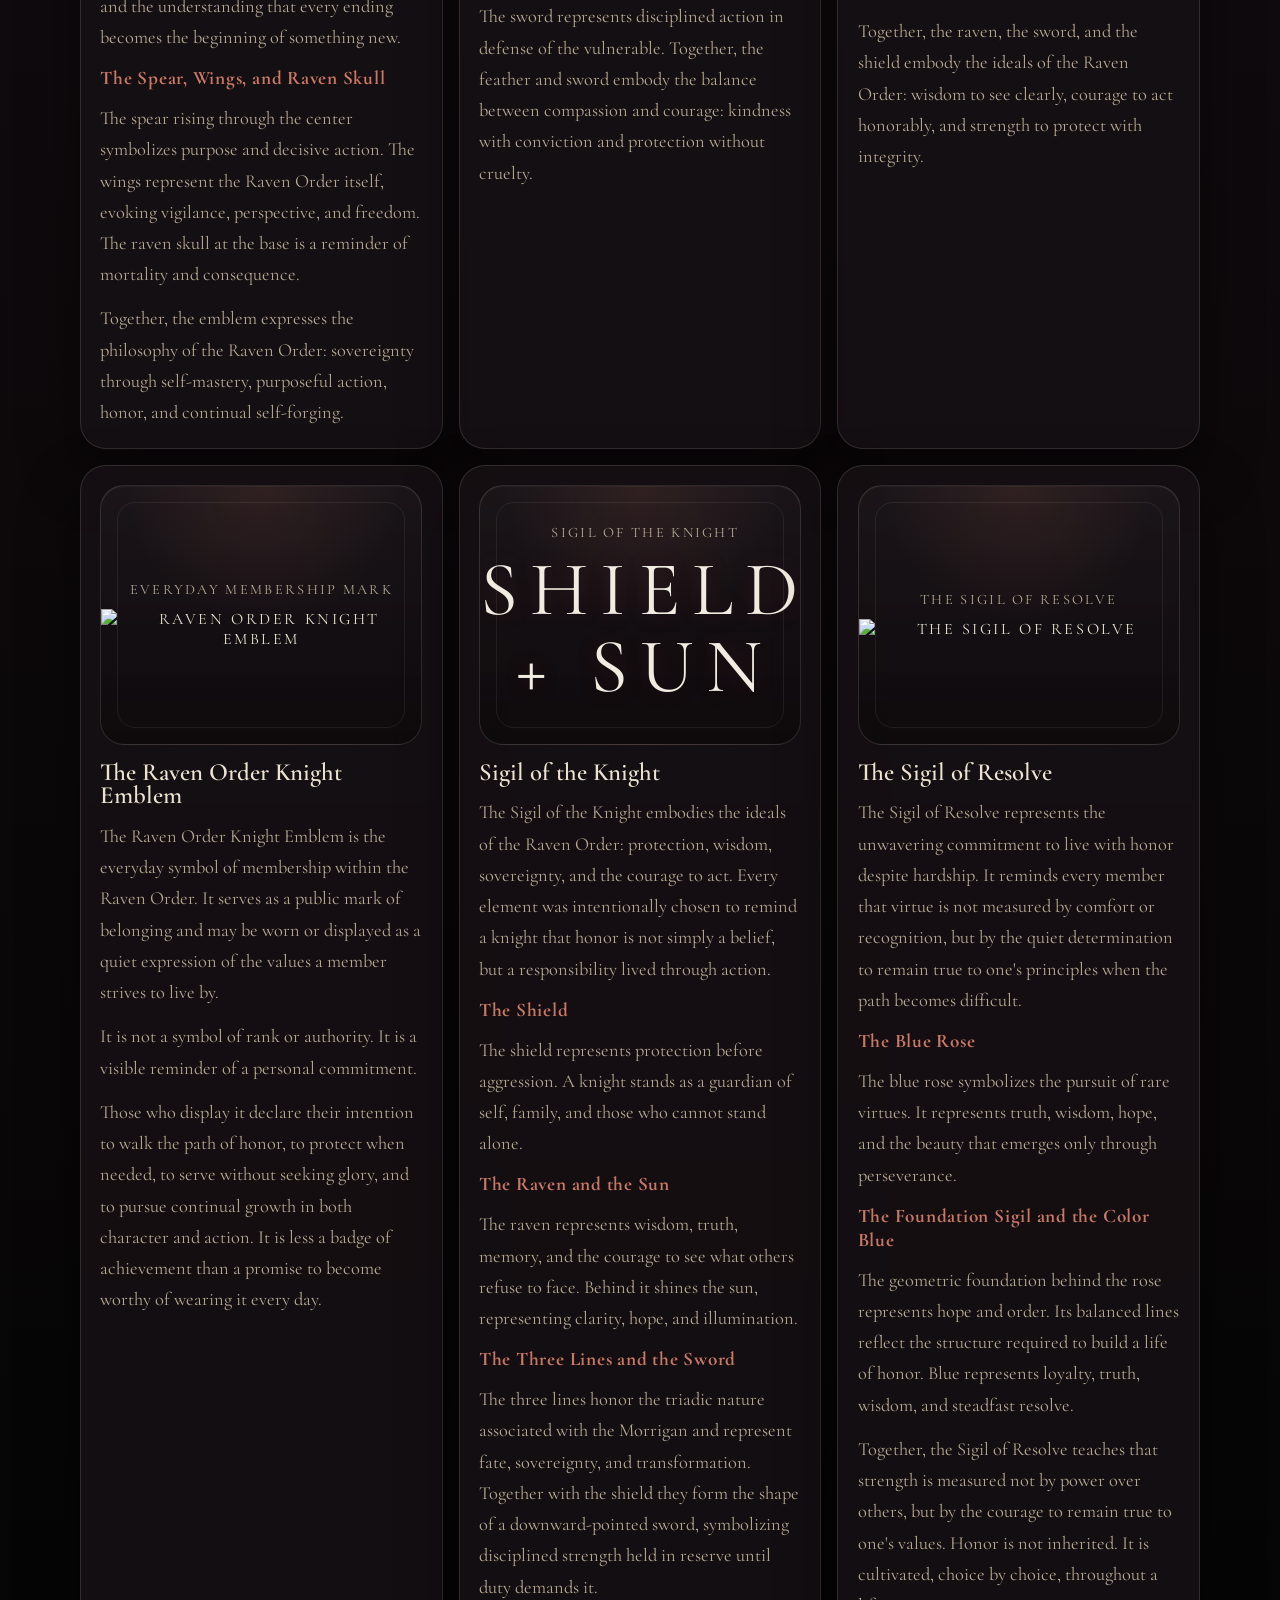
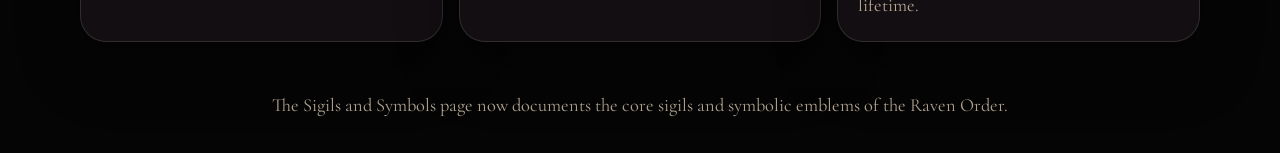
==== commit ac38155b: "Use provided resolve sigil image and sync deployed dynamic commit" ====
--- a/gallery.html
+++ b/gallery.html
@@ -89,7 +89,7 @@
                     <div class="symbol-mark knight-emblem">
                         <span>
                             <span class="mark-title">Everyday Membership Mark</span>
-                            <img class="mark-image" src="dynamic/gallery/knight-shield-raven.png" alt="Raven Order Knight Emblem">
+                            <img class="mark-image" src="dynamic/gallery/knight-shield-raven-wordmark.jpg" alt="Raven Order Knight Emblem">
                         </span>
                     </div>
                     <h3>The Raven Order Knight Emblem</h3>
@@ -119,7 +119,7 @@
                     <div class="symbol-mark resolve">
                         <span>
                             <span class="mark-title">The Sigil of Resolve</span>
-                            <span class="mark-glyph">Blue Rose</span>
+                            <img class="mark-image" src="dynamic/gallery/sigil-of-resolve.png" alt="The Sigil of Resolve">
                         </span>
                     </div>
                     <h3>The Sigil of Resolve</h3>
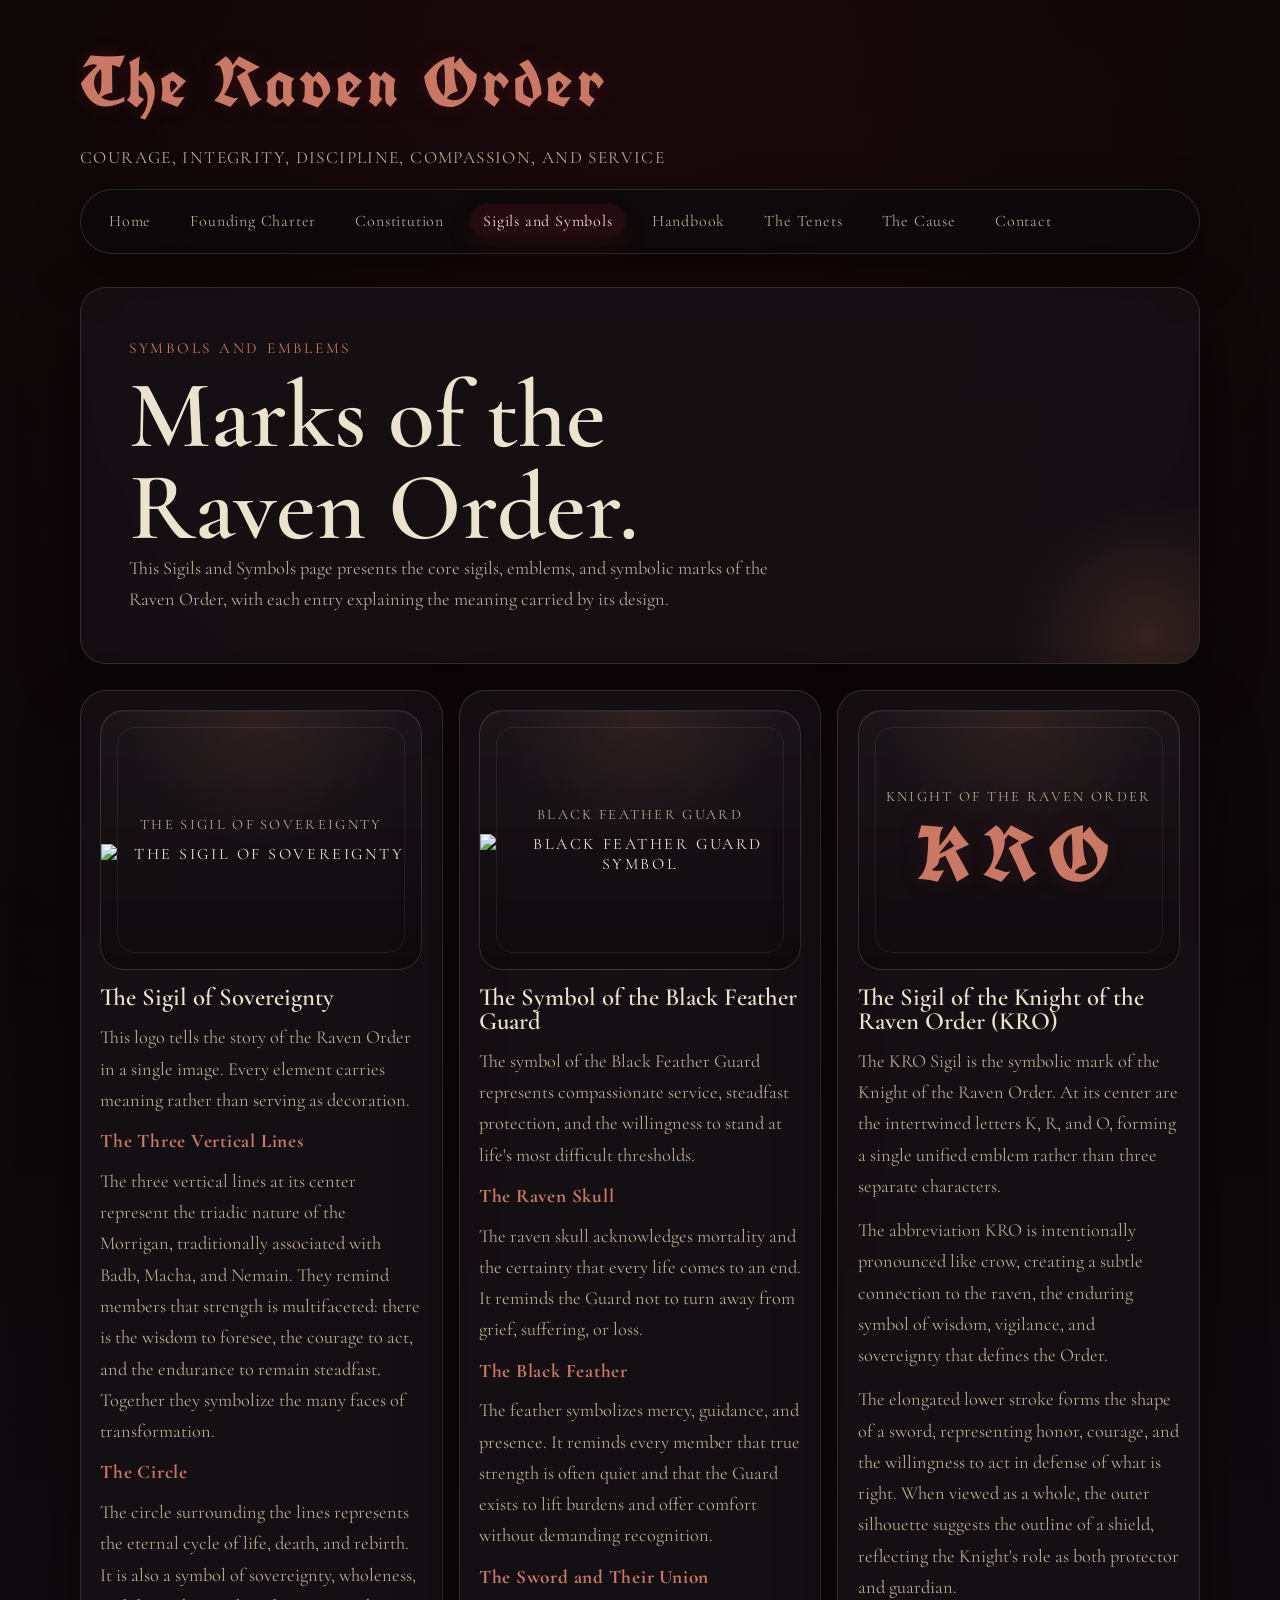
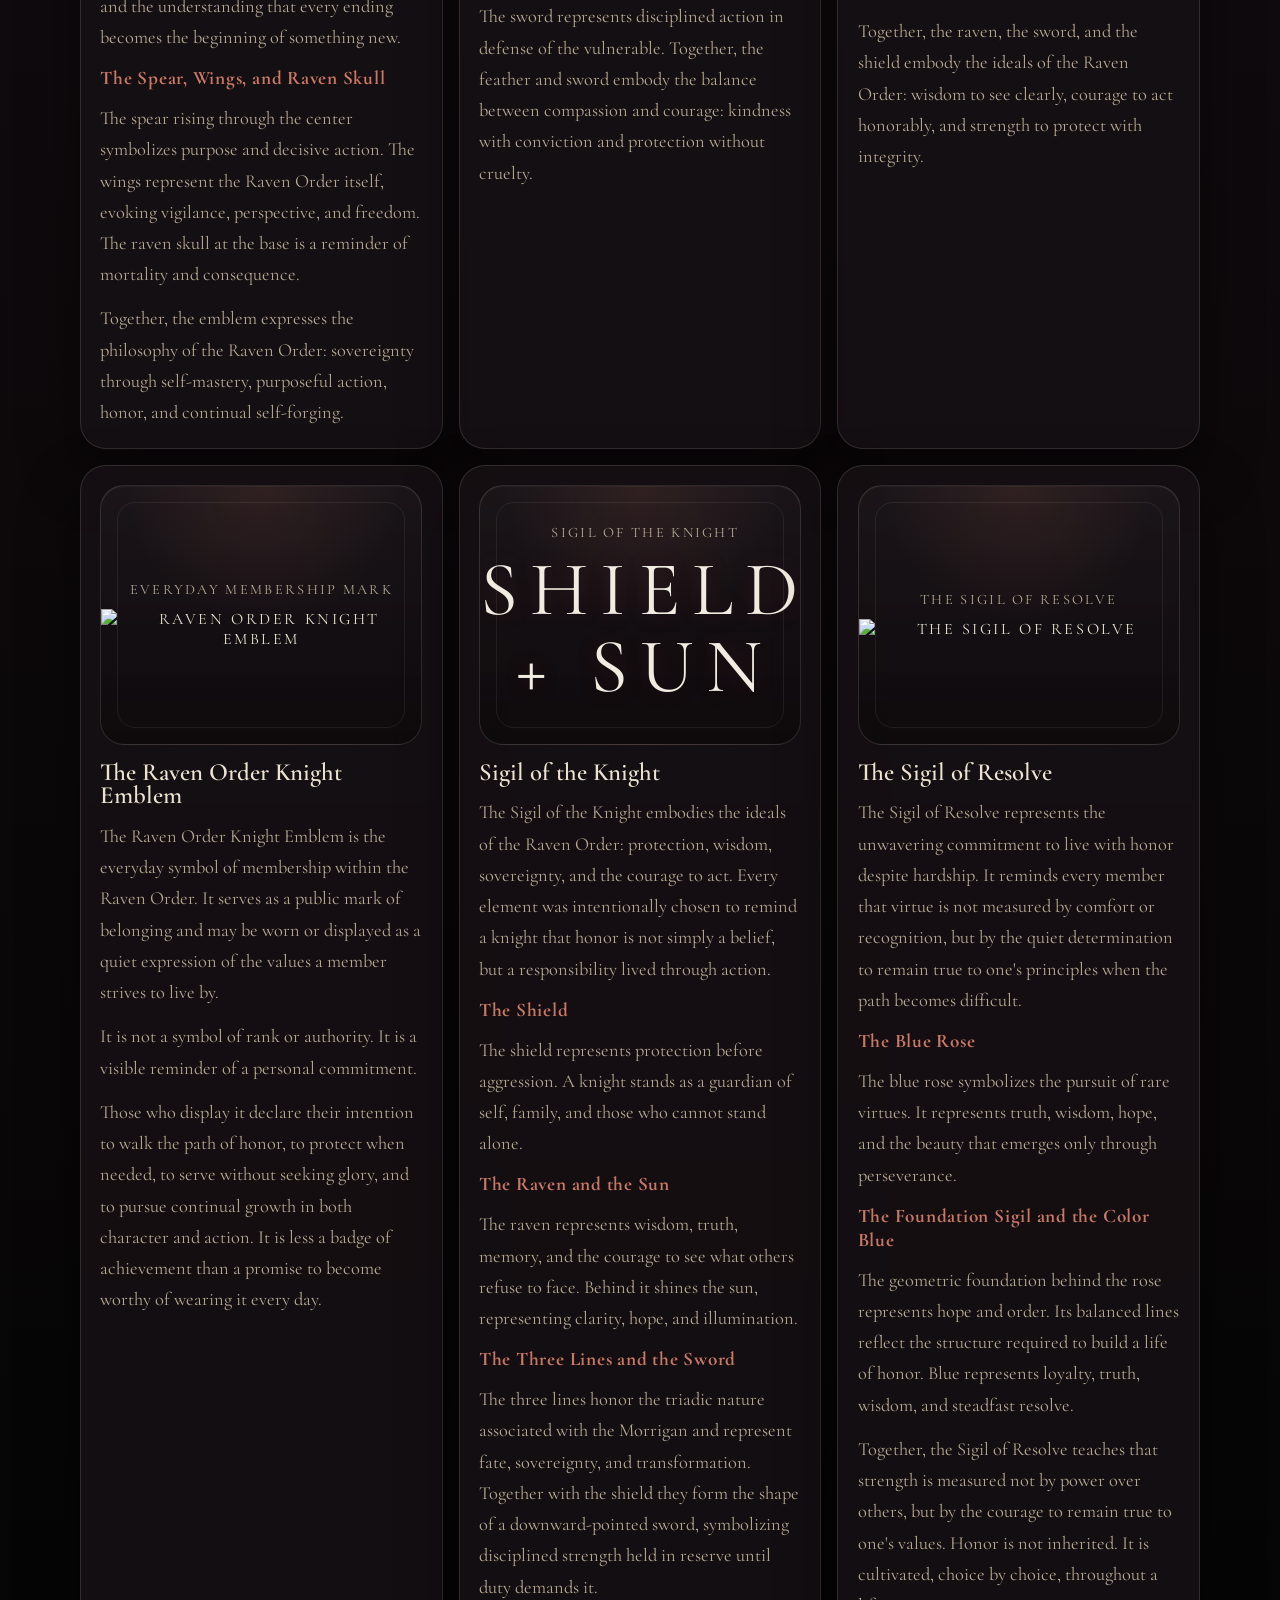
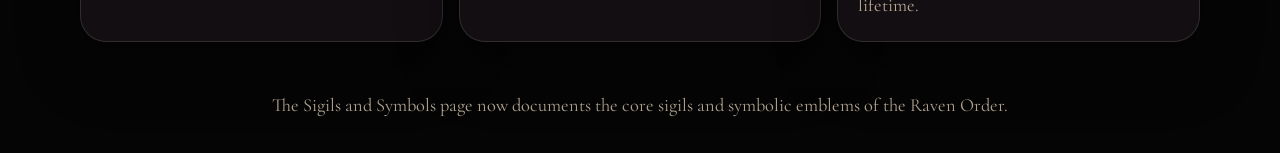
==== commit b25c3362: "Use provided black feather guard JPG and sync deployed dynamic commit" ====
--- a/gallery.html
+++ b/gallery.html
@@ -58,7 +58,7 @@
                     <div class="symbol-mark guard">
                         <span>
                             <span class="mark-title">Black Feather Guard</span>
-                            <span class="mark-glyph">Feather + Sword</span>
+                            <img class="mark-image" src="dynamic/gallery/black-feather-guard.jpg" alt="Black Feather Guard Symbol">
                         </span>
                     </div>
                     <h3>The Symbol of the Black Feather Guard</h3>
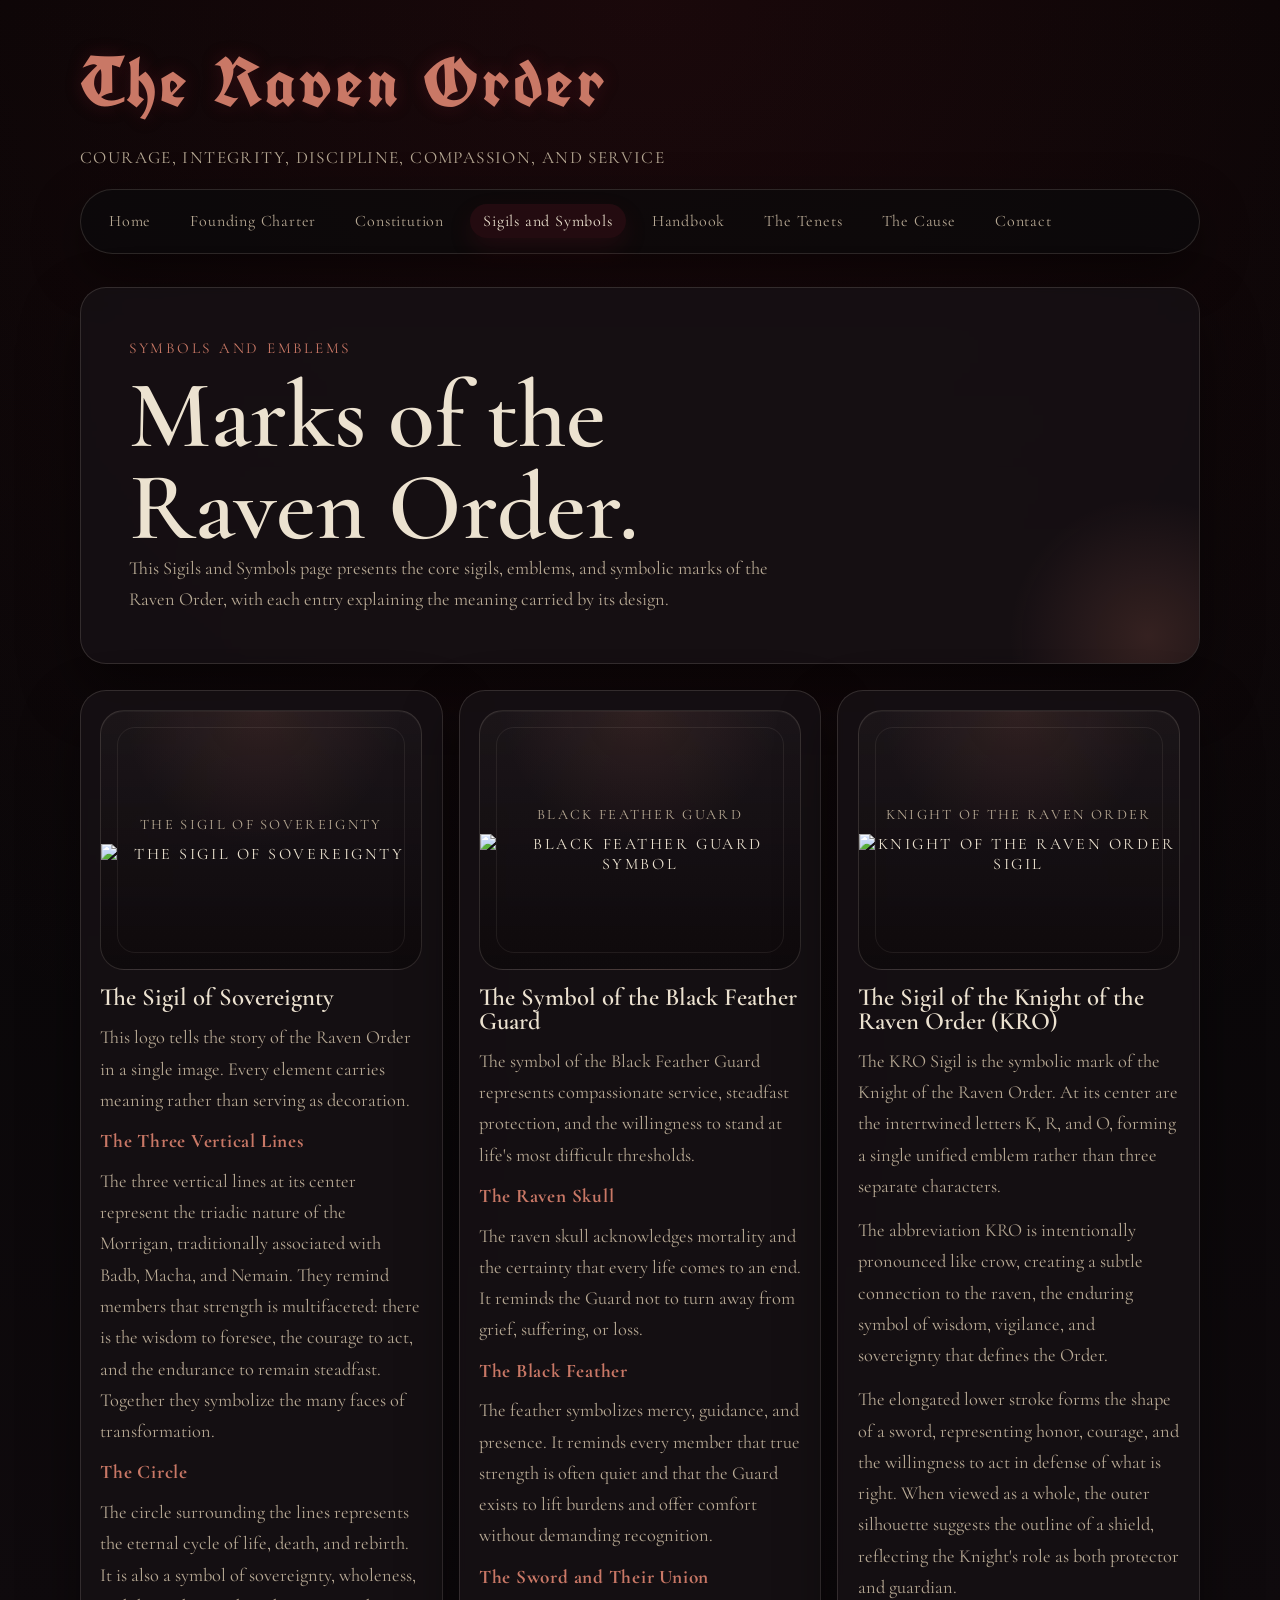
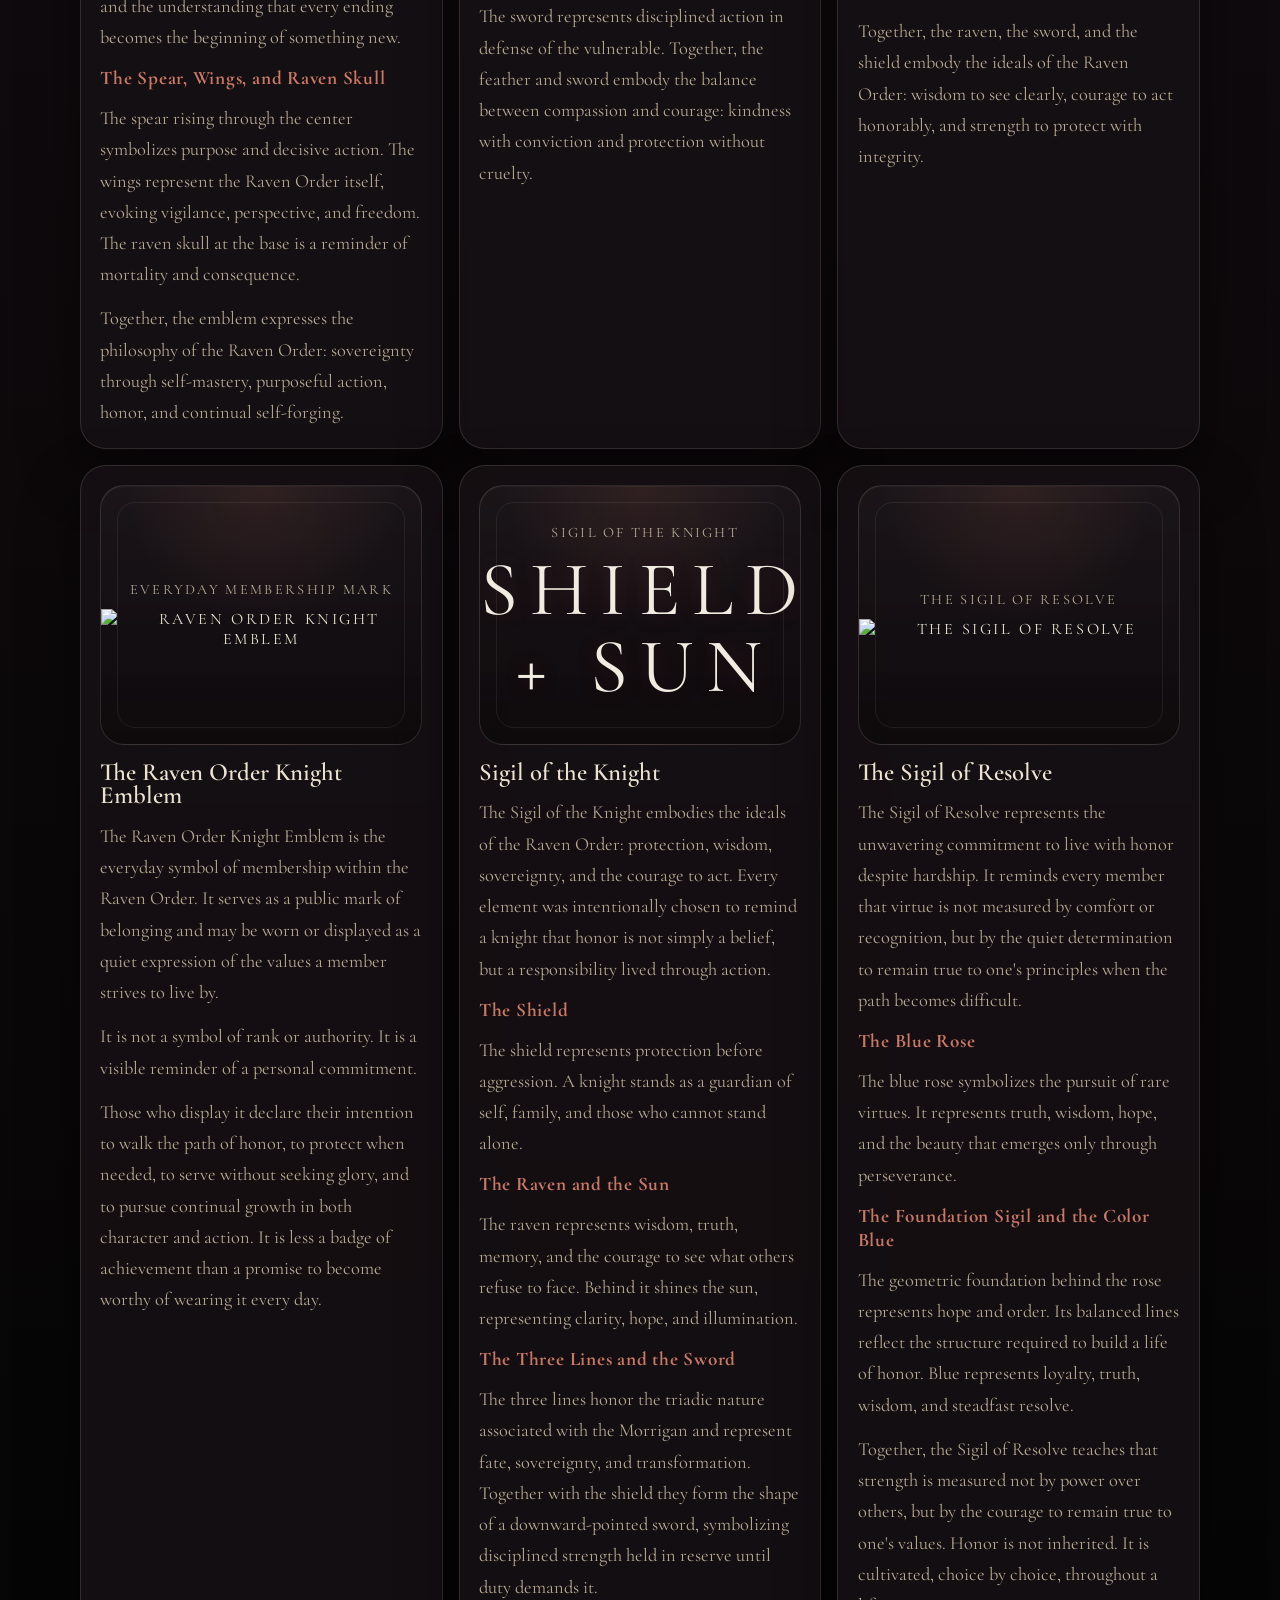
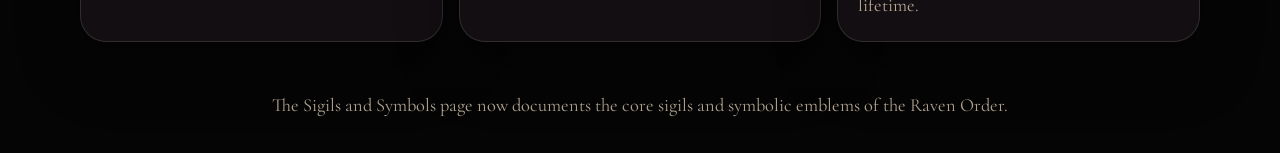
==== commit 08d6db16: "Use KRO JPG in gallery and sync deployed dynamic commit" ====
--- a/gallery.html
+++ b/gallery.html
@@ -75,7 +75,7 @@
                     <div class="symbol-mark knight-sigil">
                         <span>
                             <span class="mark-title">Knight of the Raven Order</span>
-                            <span class="mark-glyph">KRO</span>
+                            <img class="mark-image" src="dynamic/gallery/knight-of-raven-order.jpg" alt="Knight of the Raven Order Sigil">
                         </span>
                     </div>
                     <h3>The Sigil of the Knight of the Raven Order (KRO)</h3>
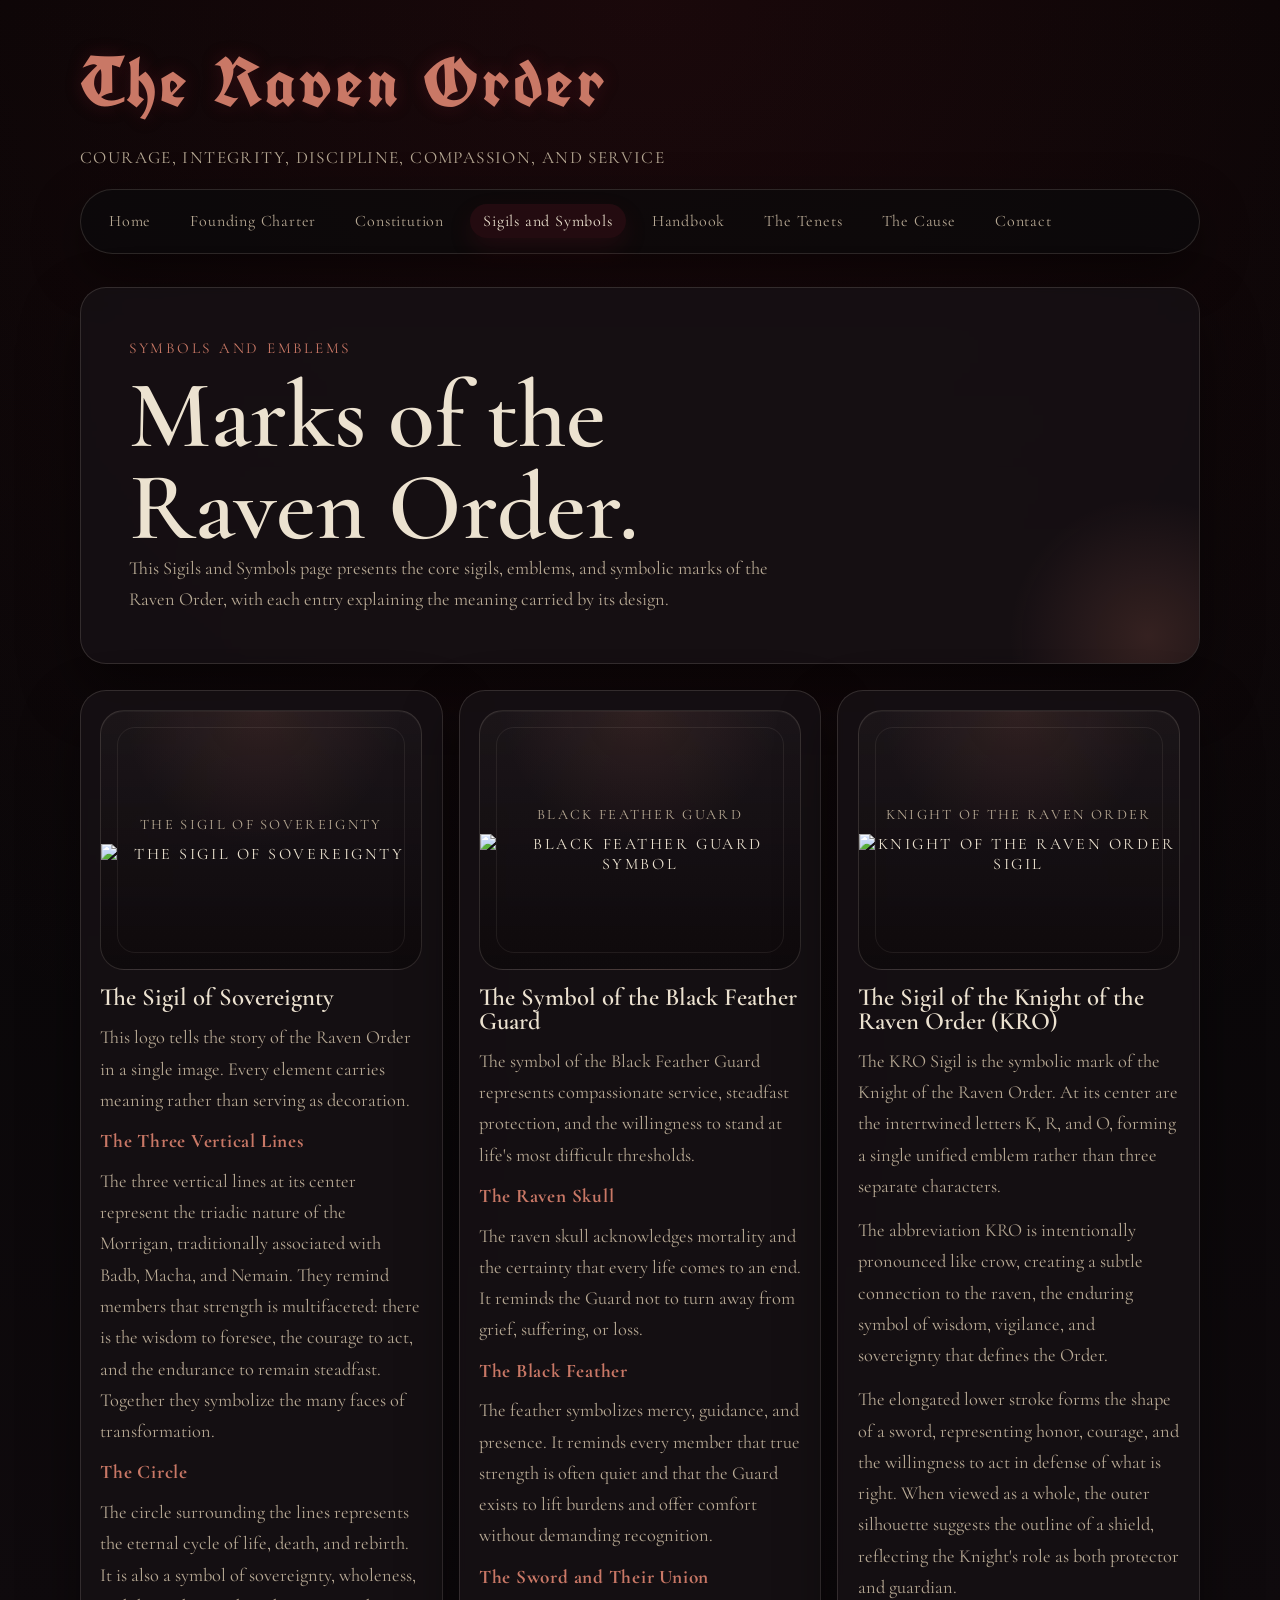
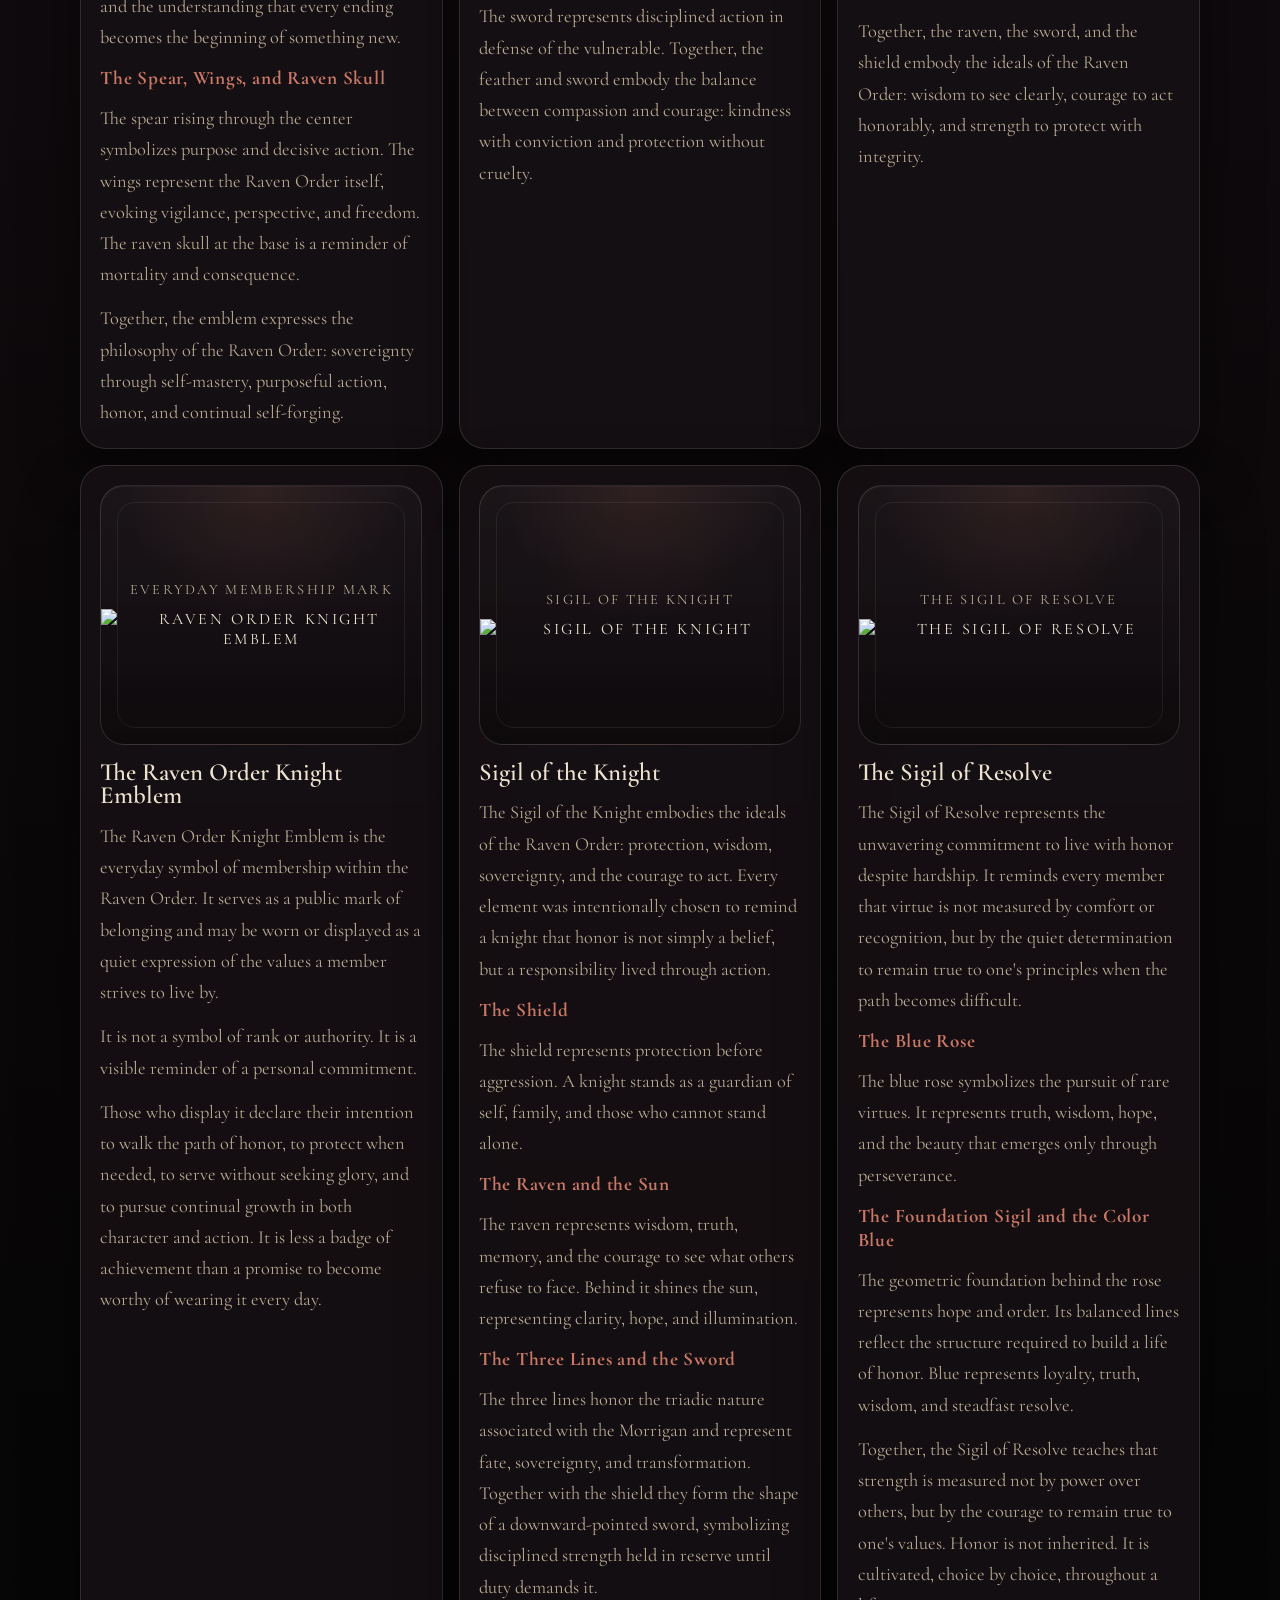
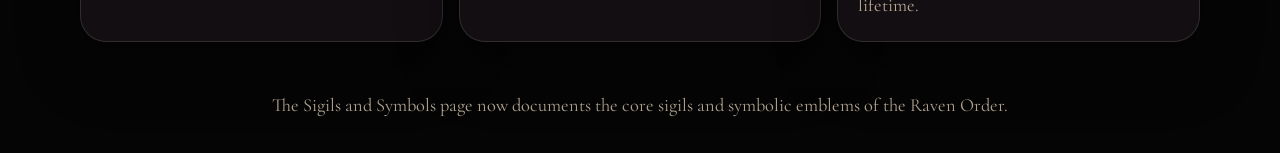
==== commit bf56cc2c: "Use provided sigil of the knight image and sync deployed dynamic commit" ====
--- a/gallery.html
+++ b/gallery.html
@@ -102,7 +102,7 @@
                     <div class="symbol-mark knight-emblem">
                         <span>
                             <span class="mark-title">Sigil of the Knight</span>
-                            <span class="mark-glyph">Shield + Sun</span>
+                            <img class="mark-image" src="dynamic/gallery/sigil-of-the-knight.jpg" alt="Sigil of the Knight">
                         </span>
                     </div>
                     <h3>Sigil of the Knight</h3>
